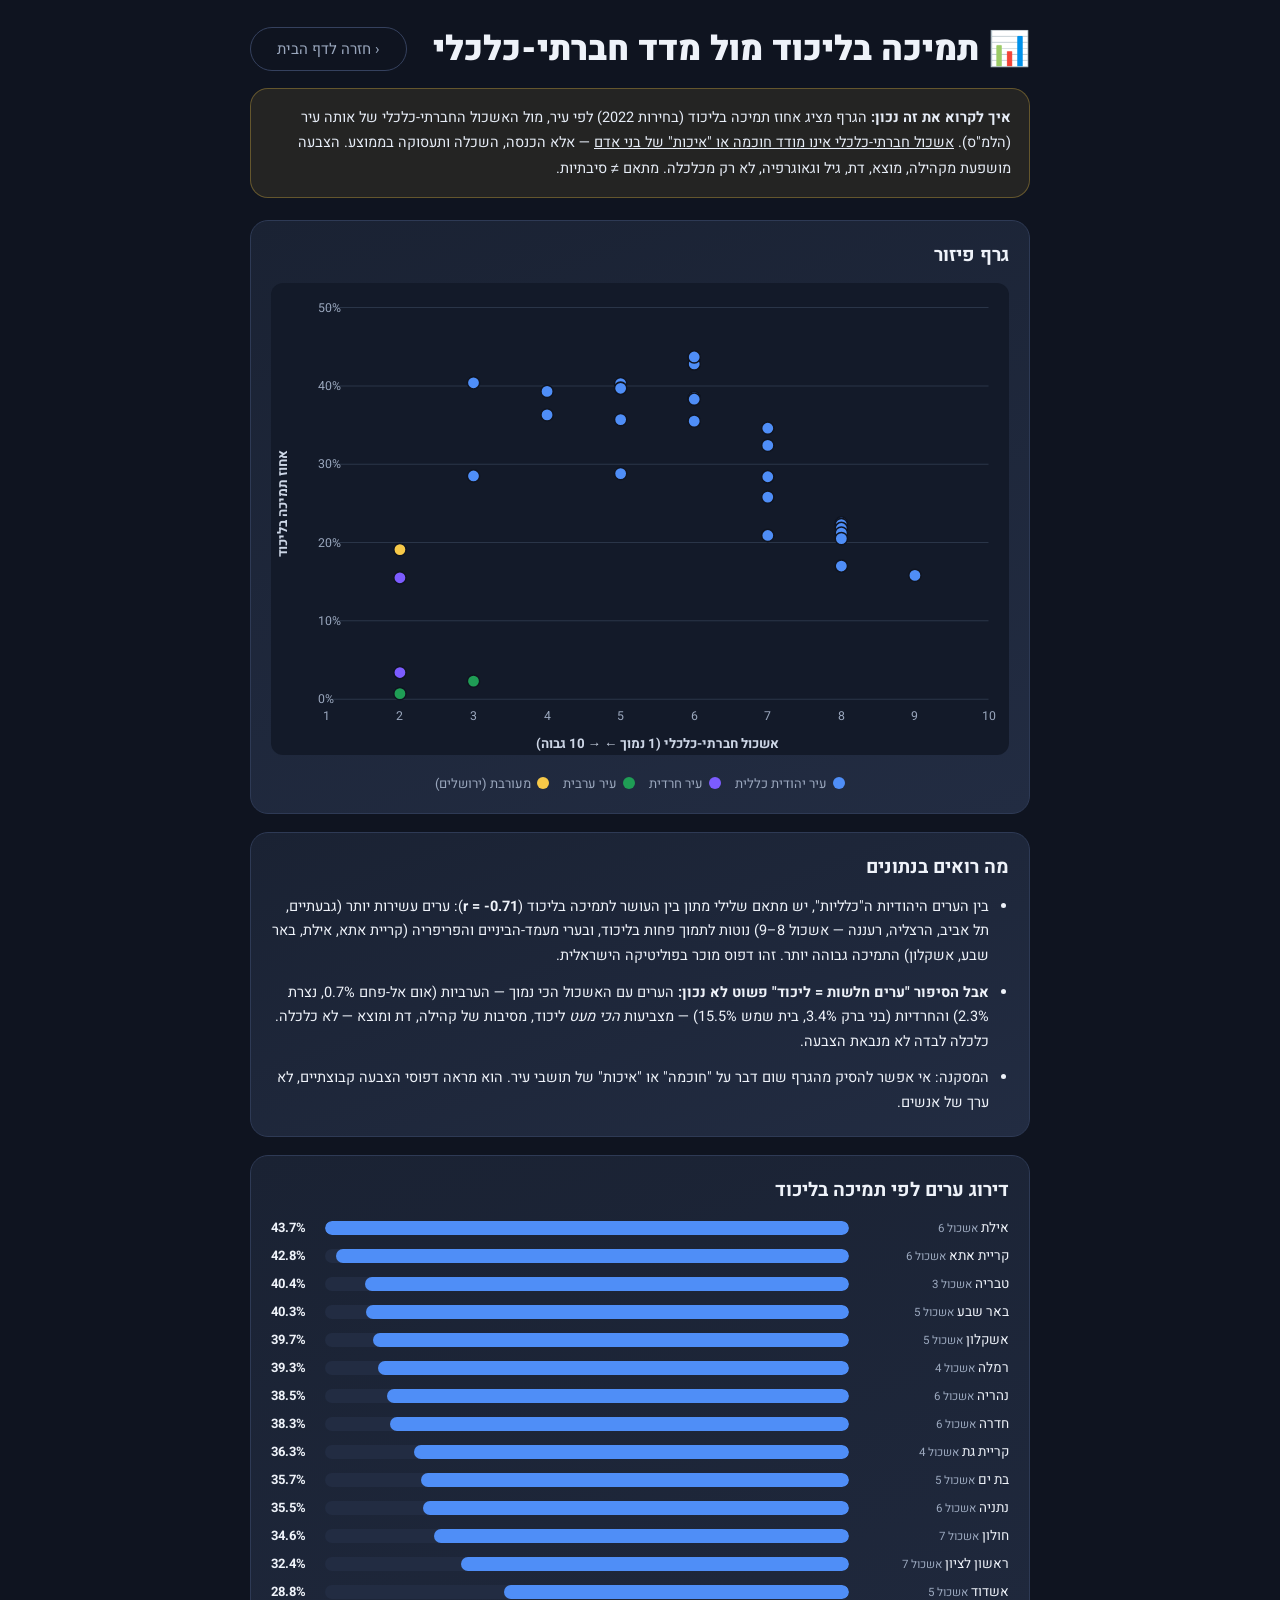
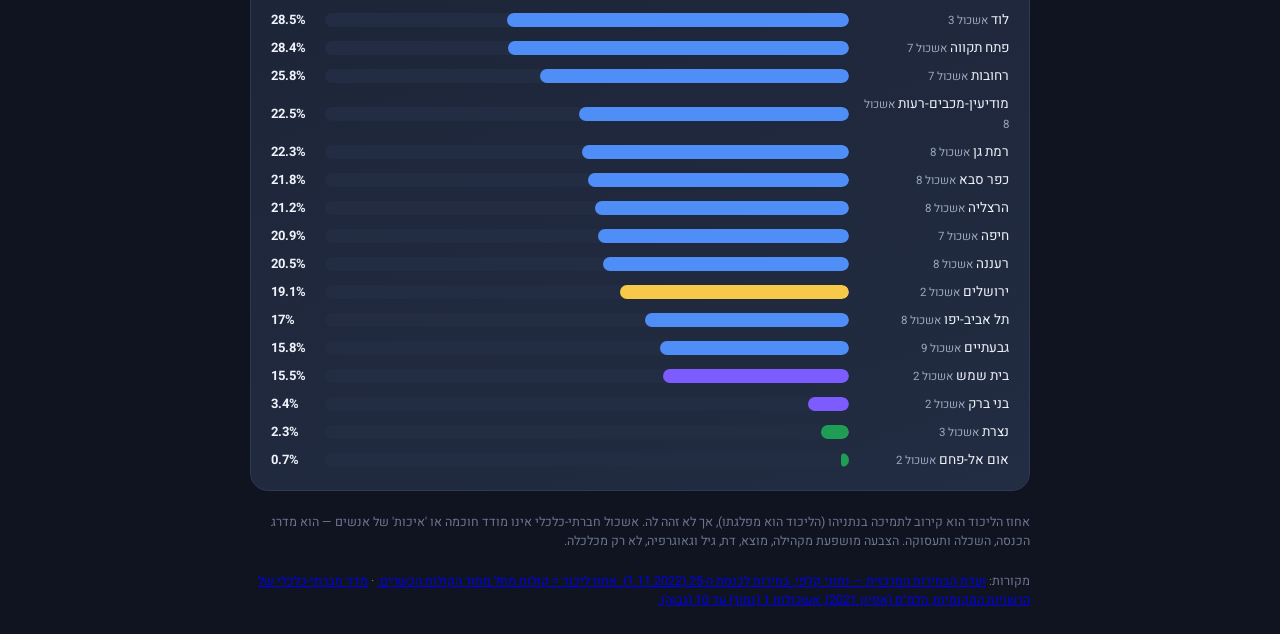
==== stats.html @ 779d7d5a "Add city stats page: Likud vote share vs socioeconomic cluster (2022 / CBS 2021) - 30 cities, real s" ====
<!DOCTYPE html>
<html lang="he" dir="rtl">
<head>
<meta charset="UTF-8">
<meta name="viewport" content="width=device-width, initial-scale=1.0">
<title>נתונים — תמיכה בליכוד מול מדד חברתי-כלכלי</title>
<link rel="stylesheet" href="css/style.css?v=4">
<link rel="preconnect" href="https://fonts.googleapis.com">
<link href="https://fonts.googleapis.com/css2?family=Heebo:wght@300;400;600;800;900&display=swap" rel="stylesheet">
</head>
<body>
<section class="screen active">
  <div class="stats-inner">
    <div class="allq-head">
      <h1>📊 תמיכה בליכוד מול מדד חברתי-כלכלי</h1>
      <button id="statsBackBtn" class="btn-ghost">‹ חזרה לדף הבית</button>
    </div>

    <div class="stats-warn">
      <strong>איך לקרוא את זה נכון:</strong> הגרף מציג אחוז תמיכה בליכוד (בחירות 2022) לפי עיר,
      מול האשכול החברתי-כלכלי של אותה עיר (הלמ"ס). <u>אשכול חברתי-כלכלי אינו מודד חוכמה או "איכות" של בני אדם</u> —
      אלא הכנסה, השכלה ותעסוקה בממוצע. הצבעה מושפעת מקהילה, מוצא, דת, גיל וגאוגרפיה, לא רק מכלכלה. מתאם ≠ סיבתיות.
    </div>

    <div class="stats-card">
      <h2>גרף פיזור</h2>
      <div id="scatter"></div>
      <div id="legend" class="legend"></div>
    </div>

    <div class="stats-card">
      <h2>מה רואים בנתונים</h2>
      <ul class="stats-points">
        <li>בין הערים היהודיות ה"כלליות", יש מתאם שלילי מתון בין העושר לתמיכה בליכוד
          (<strong>r = <span id="rval">–</span></strong>): ערים עשירות יותר (גבעתיים, תל אביב, הרצליה, רעננה — אשכול 8–9) נוטות לתמוך פחות בליכוד,
          ובערי מעמד-הביניים והפריפריה (קריית אתא, אילת, באר שבע, אשקלון) התמיכה גבוהה יותר. זהו דפוס מוכר בפוליטיקה הישראלית.</li>
        <li><strong>אבל הסיפור "ערים חלשות = ליכוד" פשוט לא נכון:</strong> הערים עם האשכול הכי נמוך —
          הערביות (אום אל-פחם 0.7%, נצרת 2.3%) והחרדיות (בני ברק 3.4%, בית שמש 15.5%) — מצביעות <em>הכי מעט</em> ליכוד,
          מסיבות של קהילה, דת ומוצא — לא כלכלה. כלכלה לבדה לא מנבאת הצבעה.</li>
        <li>המסקנה: אי אפשר להסיק מהגרף שום דבר על "חוכמה" או "איכות" של תושבי עיר. הוא מראה דפוסי הצבעה קבוצתיים, לא ערך של אנשים.</li>
      </ul>
    </div>

    <div class="stats-card">
      <h2>דירוג ערים לפי תמיכה בליכוד</h2>
      <div id="bars" class="bars"></div>
    </div>

    <p id="meta-note" class="disclaimer"></p>
    <p id="sources" class="disclaimer"></p>
  </div>
</section>
<script src="js/stats.js?v=4"></script>
</body>
</html>
---- css/style.css ----
/* ===== Israel Vote Quiz 2026 ===== */
* { margin: 0; padding: 0; box-sizing: border-box; }

:root {
  --bg: #0f1420;
  --card: #1a2233;
  --card2: #222c42;
  --text: #eef2f9;
  --muted: #9aa7bd;
  --accent: #4f8ef7;
  --accent2: #7c5cff;
  --gold: #f7c948;
  --radius: 18px;
}

body {
  font-family: 'Heebo', sans-serif;
  background: var(--bg);
  color: var(--text);
  min-height: 100vh;
  direction: rtl;
}

.screen { display: none; min-height: 100vh; padding: 24px 16px; }
.screen.active { display: flex; justify-content: center; align-items: flex-start; }

/* ===== Landing ===== */
#landing.active { align-items: center; }
.landing-inner {
  max-width: 640px; text-align: center;
  background: linear-gradient(160deg, var(--card), var(--card2));
  border: 1px solid #2e3a55; border-radius: var(--radius);
  padding: 48px 32px;
  box-shadow: 0 20px 60px rgba(0,0,0,.45);
}
.ballot-icon { font-size: 64px; margin-bottom: 12px; }
h1 { font-weight: 900; font-size: clamp(28px, 5vw, 42px); margin-bottom: 14px; }
.subtitle { color: var(--muted); font-size: 17px; line-height: 1.6; margin-bottom: 22px; }
.landing-points { list-style: none; text-align: right; margin: 0 auto 28px; max-width: 460px; }
.landing-points li { padding: 7px 0; font-size: 15.5px; }

.btn-primary {
  background: linear-gradient(90deg, var(--accent), var(--accent2));
  color: #fff; border: none; border-radius: 999px;
  font-family: inherit; font-weight: 800; font-size: 18px;
  padding: 14px 44px; cursor: pointer;
  transition: transform .15s, box-shadow .15s;
  box-shadow: 0 8px 24px rgba(79,142,247,.35);
}
.btn-primary:hover:not(:disabled) { transform: translateY(-2px); }
.btn-primary:disabled { opacity: .35; cursor: not-allowed; box-shadow: none; }

.btn-ghost {
  background: transparent; color: var(--muted);
  border: 1px solid #35415e; border-radius: 999px;
  font-family: inherit; font-size: 15px; padding: 10px 26px; cursor: pointer;
}
.btn-ghost:hover { color: var(--text); border-color: var(--accent); }

.disclaimer { color: #6b7690; font-size: 12.5px; margin-top: 22px; line-height: 1.5; }

/* ===== Quiz ===== */
.quiz-inner { width: 100%; max-width: 700px; }
.progress-wrap { display: flex; align-items: center; gap: 12px; margin-bottom: 18px; }
.progress-bar { flex: 1; height: 10px; background: var(--card); border-radius: 999px; overflow: hidden; }
#progressFill { height: 100%; width: 0; background: linear-gradient(90deg, var(--accent), var(--accent2)); transition: width .3s; }
#progressText { color: var(--muted); font-size: 14px; white-space: nowrap; }

.question-card {
  background: linear-gradient(160deg, var(--card), var(--card2));
  border: 1px solid #2e3a55; border-radius: var(--radius);
  padding: 30px 26px;
}
.topic-tag {
  display: inline-block; background: rgba(79,142,247,.15); color: var(--accent);
  font-size: 13px; font-weight: 600; border-radius: 999px; padding: 4px 14px; margin-bottom: 14px;
}
#questionText { font-size: clamp(19px, 3vw, 24px); font-weight: 800; line-height: 1.5; margin-bottom: 14px; }

.explain-box {
  background: rgba(247,201,72,.08); border: 1px solid rgba(247,201,72,.25);
  border-radius: 12px; padding: 10px 14px; margin-bottom: 20px;
  color: #d8dfec; font-size: 14.5px; line-height: 1.6;
}

.bg-wrap { margin: -6px 0 20px; }
.bg-toggle {
  background: transparent; color: var(--accent);
  border: none; font-family: inherit; font-size: 14px; font-weight: 600;
  padding: 4px 0; cursor: pointer;
}
.bg-toggle:hover { text-decoration: underline; }
.bg-text {
  display: none; margin-top: 8px;
  background: rgba(79,142,247,.07); border: 1px solid rgba(79,142,247,.2);
  border-radius: 12px; padding: 12px 15px;
  color: #cdd6e6; font-size: 14.5px; line-height: 1.75; text-align: right;
}

.skip-btn {
  display: block; width: 100%; margin: -12px 0 22px;
  background: transparent; color: var(--muted);
  border: 1px dashed #35415e; border-radius: 12px;
  font-family: inherit; font-size: 14px; padding: 10px 14px; cursor: pointer;
  transition: color .15s, border-color .15s;
}
.skip-btn:hover { color: var(--text); border-color: var(--muted); }
.skip-btn.selected { color: var(--gold); border-color: var(--gold); background: rgba(247,201,72,.08); }

.secondary-actions { margin-top: 14px; display: flex; flex-direction: column; gap: 10px; align-items: center; }

/* ===== Stats page ===== */
.stats-inner { width: 100%; max-width: 780px; }
.stats-warn {
  background: rgba(247,201,72,.09); border: 1px solid rgba(247,201,72,.3);
  border-radius: var(--radius); padding: 16px 18px; margin: 14px 0 22px;
  font-size: 14.5px; line-height: 1.75; color: #e6ecf6;
}
.stats-card {
  background: linear-gradient(160deg, var(--card), var(--card2));
  border: 1px solid #2e3a55; border-radius: var(--radius);
  padding: 20px 20px; margin-bottom: 18px;
}
.stats-card h2 { font-size: 19px; margin-bottom: 14px; }
.scatter { width: 100%; height: auto; background: #131a29; border-radius: 12px; }
.legend { display: flex; flex-wrap: wrap; gap: 14px; margin-top: 12px; justify-content: center; }
.legend .lg { display: flex; align-items: center; gap: 6px; font-size: 13px; color: var(--muted); }
.legend .dot { width: 12px; height: 12px; border-radius: 50%; display: inline-block; }
.stats-points { margin: 0; padding-inline-start: 20px; display: flex; flex-direction: column; gap: 12px; font-size: 14.5px; line-height: 1.7; }
.bars { display: flex; flex-direction: column; gap: 8px; }
.bar-row { display: grid; grid-template-columns: 150px 1fr 44px; align-items: center; gap: 10px; }
.bar-city { font-size: 13.5px; }
.bar-cl { color: var(--muted); font-size: 11.5px; }
.bar-track { height: 14px; background: var(--card2); border-radius: 999px; overflow: hidden; }
.bar-fill { display: block; height: 100%; border-radius: 999px; }
.bar-val { font-size: 13px; font-weight: 700; text-align: left; }
@media (max-width: 520px) { .bar-row { grid-template-columns: 110px 1fr 40px; } .bar-city { font-size: 12px; } }

/* ===== All questions overview ===== */
.allq-inner { width: 100%; max-width: 760px; }
.allq-head { display: flex; align-items: center; justify-content: space-between; gap: 12px; flex-wrap: wrap; margin-bottom: 6px; }
.allq-head h1 { margin: 0; font-size: clamp(24px, 4vw, 34px); }
.allq-list { display: flex; flex-direction: column; gap: 14px; margin: 20px 0 26px; }
.allq-item {
  background: linear-gradient(160deg, var(--card), var(--card2));
  border: 1px solid #2e3a55; border-radius: var(--radius);
  padding: 20px 20px;
}
.allq-top { display: flex; align-items: center; gap: 10px; margin-bottom: 10px; }
.allq-num {
  width: 28px; height: 28px; flex: none; border-radius: 50%;
  background: var(--accent); color: #fff; font-weight: 800; font-size: 14px;
  display: flex; align-items: center; justify-content: center;
}
.allq-q { font-size: 18px; font-weight: 800; line-height: 1.5; margin-bottom: 10px; }
.allq-explain {
  background: rgba(247,201,72,.08); border: 1px solid rgba(247,201,72,.25);
  border-radius: 10px; padding: 8px 12px; margin-bottom: 10px;
  color: #d8dfec; font-size: 14px; line-height: 1.6;
}
.allq-choices { list-style: none; margin: 0 0 10px; padding: 0; display: flex; flex-direction: column; gap: 5px; }
.allq-choices li { background: var(--card2); border: 1px solid #2e3a55; border-radius: 9px; padding: 7px 12px; font-size: 14px; }
.allq-scale { color: var(--muted); font-size: 13px; margin-bottom: 10px; }
.allq-bg {
  background: rgba(79,142,247,.07); border: 1px solid rgba(79,142,247,.2);
  border-radius: 10px; padding: 10px 13px;
  color: #cdd6e6; font-size: 13.5px; line-height: 1.7;
}

/* ===== Candidates grid (landing) ===== */
.cand-section { margin-top: 34px; border-top: 1px solid #2e3a55; padding-top: 26px; }
.cand-title { font-size: 21px; font-weight: 800; margin-bottom: 6px; }
.cand-sub { color: var(--muted); font-size: 14px; line-height: 1.6; margin-bottom: 18px; }
.cand-grid { display: grid; grid-template-columns: repeat(auto-fill, minmax(130px, 1fr)); gap: 10px; }
.cand-card {
  display: flex; flex-direction: column; align-items: center; gap: 6px;
  background: var(--card2); border: 1px solid #2e3a55; border-radius: 14px;
  padding: 14px 8px; text-decoration: none; color: var(--text);
  transition: transform .15s, border-color .15s;
}
.cand-card:hover { transform: translateY(-3px); border-color: var(--accent); }
.cand-card .avatar {
  width: 44px; height: 44px; border-radius: 50%;
  display: flex; align-items: center; justify-content: center;
  font-weight: 800; font-size: 15px; color: #fff;
}
.cand-name { font-weight: 700; font-size: 14px; }
.cand-party { color: var(--muted); font-size: 12px; }

.answers { display: flex; flex-direction: column; gap: 10px; margin-bottom: 24px; }
.answers button {
  background: var(--bg); color: var(--text);
  border: 1.5px solid #2e3a55; border-radius: 12px;
  font-family: inherit; font-size: 15.5px; text-align: right;
  padding: 13px 18px; cursor: pointer; transition: all .12s;
}
.answers button:hover { border-color: var(--accent); }
.answers button.selected {
  border-color: var(--accent); background: rgba(79,142,247,.12);
  font-weight: 700;
}

/* scale answers get subtle color hinting */
.answers.scale button { text-align: center; }

.importance-wrap { border-top: 1px solid #2e3a55; padding-top: 18px; margin-bottom: 22px; }
.importance-label { color: var(--muted); font-size: 14px; display: block; margin-bottom: 10px; }
.importance-btns { display: flex; gap: 8px; }
.importance-btns button {
  flex: 1; background: var(--bg); color: var(--muted);
  border: 1.5px solid #2e3a55; border-radius: 999px;
  font-family: inherit; font-size: 14px; padding: 8px 0; cursor: pointer;
}
.importance-btns button.selected { color: var(--gold); border-color: var(--gold); font-weight: 700; }

.nav-btns { display: flex; justify-content: space-between; }

/* ===== Results ===== */
.results-inner { width: 100%; max-width: 760px; text-align: center; }
.results-sub { color: var(--muted); margin: 8px 0 26px; }

#winnerCard {
  background: linear-gradient(140deg, #2b2410, #1a2233);
  border: 1.5px solid var(--gold); border-radius: var(--radius);
  padding: 28px; margin-bottom: 26px;
}
#winnerCard .crown { font-size: 40px; }
#winnerCard h2 { font-size: 30px; font-weight: 900; margin: 6px 0 2px; }
#winnerCard .party { color: var(--gold); font-weight: 600; margin-bottom: 8px; }
#winnerCard .pct { font-size: 46px; font-weight: 900; color: var(--gold); }

.ranking { display: flex; flex-direction: column; gap: 12px; margin-bottom: 28px; }
.rank-row {
  display: grid; grid-template-columns: 44px 52px 1fr auto; gap: 12px; align-items: center;
  background: var(--card); border: 1px solid #2e3a55; border-radius: 14px;
  padding: 14px 16px; text-decoration: none; color: var(--text);
  transition: border-color .15s, transform .15s;
}
.rank-row:hover { border-color: var(--accent); transform: translateY(-1px); }
.rank-num { color: var(--muted); font-weight: 800; font-size: 18px; }
.avatar {
  width: 52px; height: 52px; border-radius: 50%;
  display: flex; align-items: center; justify-content: center;
  font-weight: 900; font-size: 17px; color: #fff;
}
.rank-info { text-align: right; }
.rank-info .name { font-weight: 800; font-size: 17px; }
.rank-info .party { color: var(--muted); font-size: 13.5px; }
.rank-bar-wrap { grid-column: 1 / -1; height: 8px; background: var(--bg); border-radius: 999px; overflow: hidden; }
.rank-bar { height: 100%; border-radius: 999px; transition: width .8s ease; }
.rank-pct { font-weight: 900; font-size: 20px; }
.rank-link { color: var(--accent); font-size: 12.5px; }

/* ===== Agenda pages ===== */
.agenda-body { max-width: 760px; margin: 0 auto; padding: 28px 18px 60px; }
.agenda-header {
  display: flex; align-items: center; gap: 18px;
  background: linear-gradient(160deg, var(--card), var(--card2));
  border: 1px solid #2e3a55; border-radius: var(--radius);
  padding: 26px; margin-bottom: 22px;
}
.agenda-header .avatar { width: 72px; height: 72px; font-size: 24px; flex-shrink: 0; }
.agenda-header h1 { font-size: 28px; margin-bottom: 2px; }
.agenda-header .party { color: var(--accent); font-weight: 700; }
.agenda-bio { color: var(--muted); line-height: 1.7; margin-bottom: 26px; font-size: 15.5px; }
.agenda-section { margin-bottom: 16px; background: var(--card); border: 1px solid #2e3a55; border-radius: 14px; padding: 18px 20px; }
.agenda-section h3 { font-size: 16.5px; margin-bottom: 6px; }
.agenda-section .stance { font-size: 15px; line-height: 1.6; margin-bottom: 8px; }
.agenda-section .evidence { color: var(--muted); font-size: 13px; line-height: 1.55; border-right: 3px solid var(--accent); padding-right: 10px; }
.agenda-section .evidence a { color: var(--accent); word-break: break-all; }
.conf { font-size: 11.5px; border-radius: 999px; padding: 2px 10px; margin-right: 8px; vertical-align: middle; }
.conf.high { background: rgba(61,220,132,.15); color: #3ddc84; }
.conf.medium { background: rgba(247,201,72,.15); color: var(--gold); }
.conf.low { background: rgba(255,107,107,.15); color: #ff6b6b; }
.back-link { display: inline-block; margin-bottom: 18px; color: var(--accent); text-decoration: none; font-size: 14.5px; }

@media (max-width: 560px) {
  .rank-row { grid-template-columns: 30px 44px 1fr auto; padding: 12px; }
  .avatar { width: 44px; height: 44px; font-size: 14px; }
}
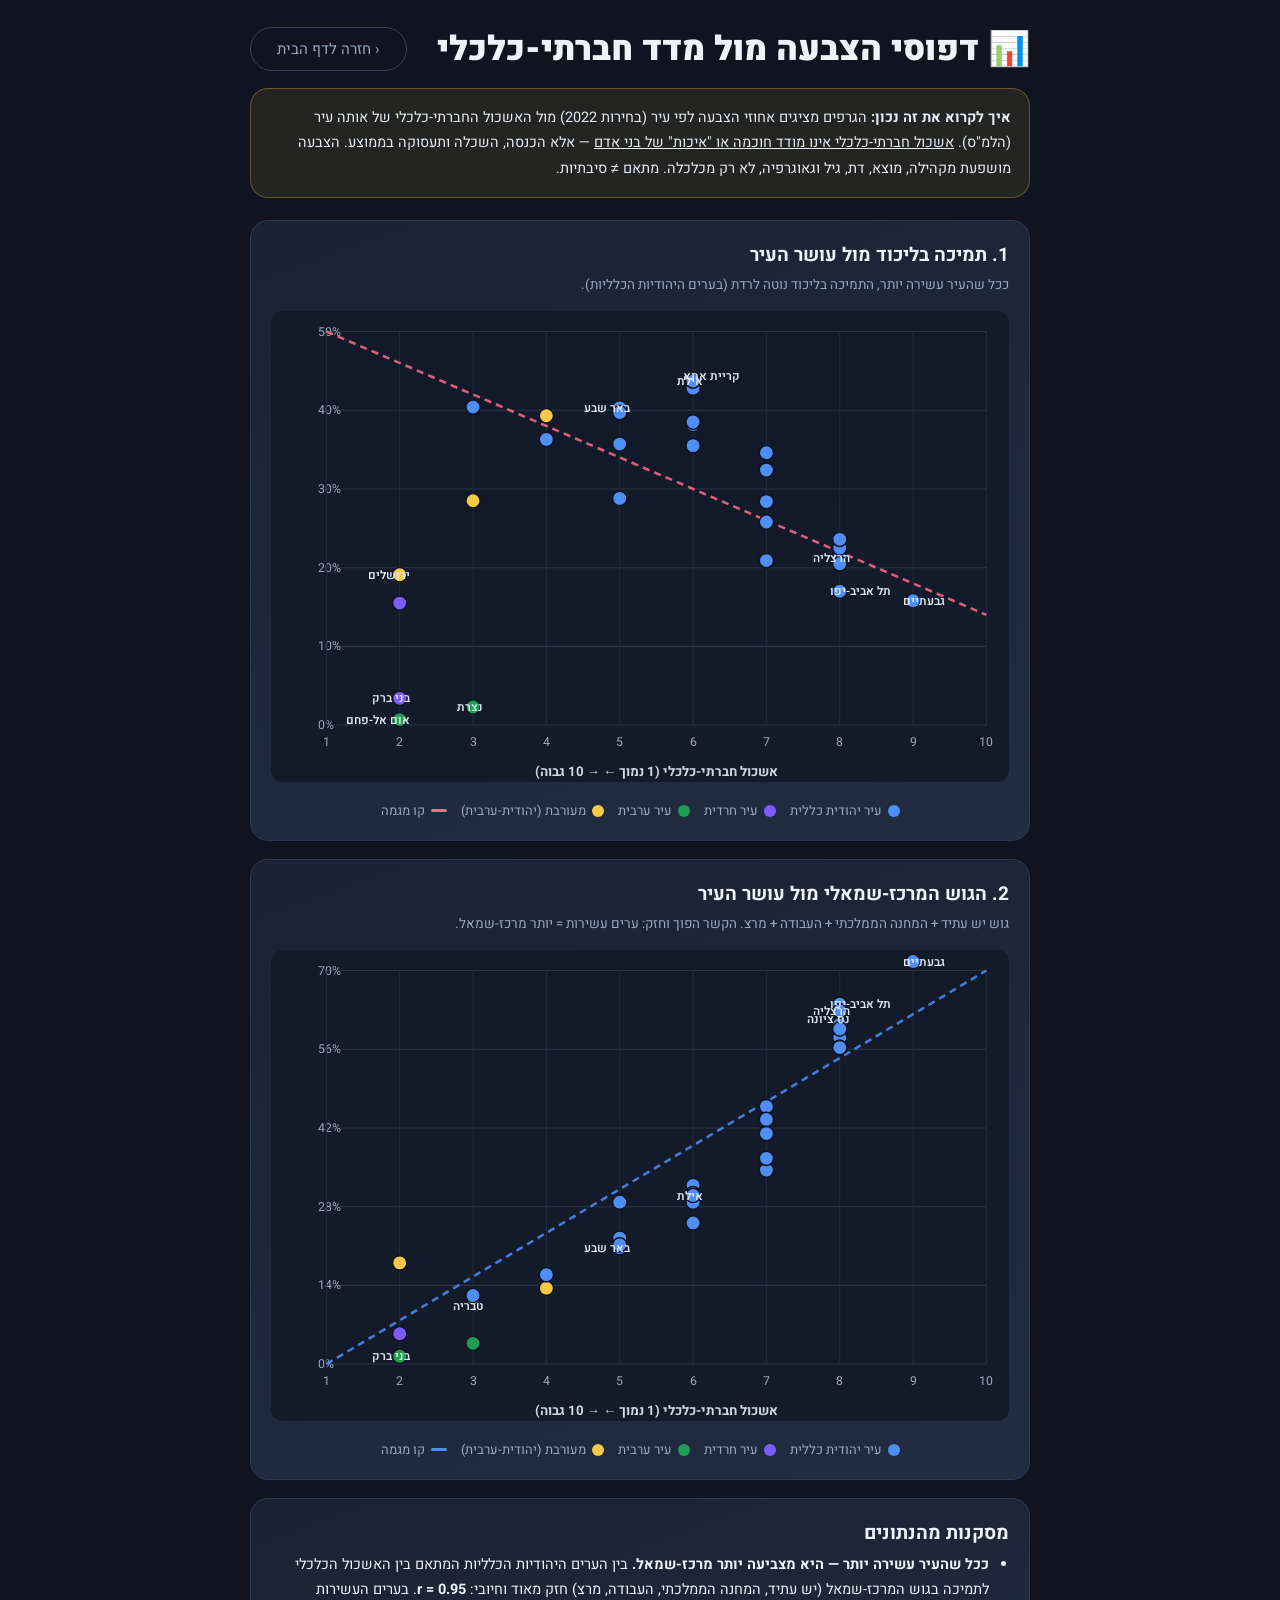
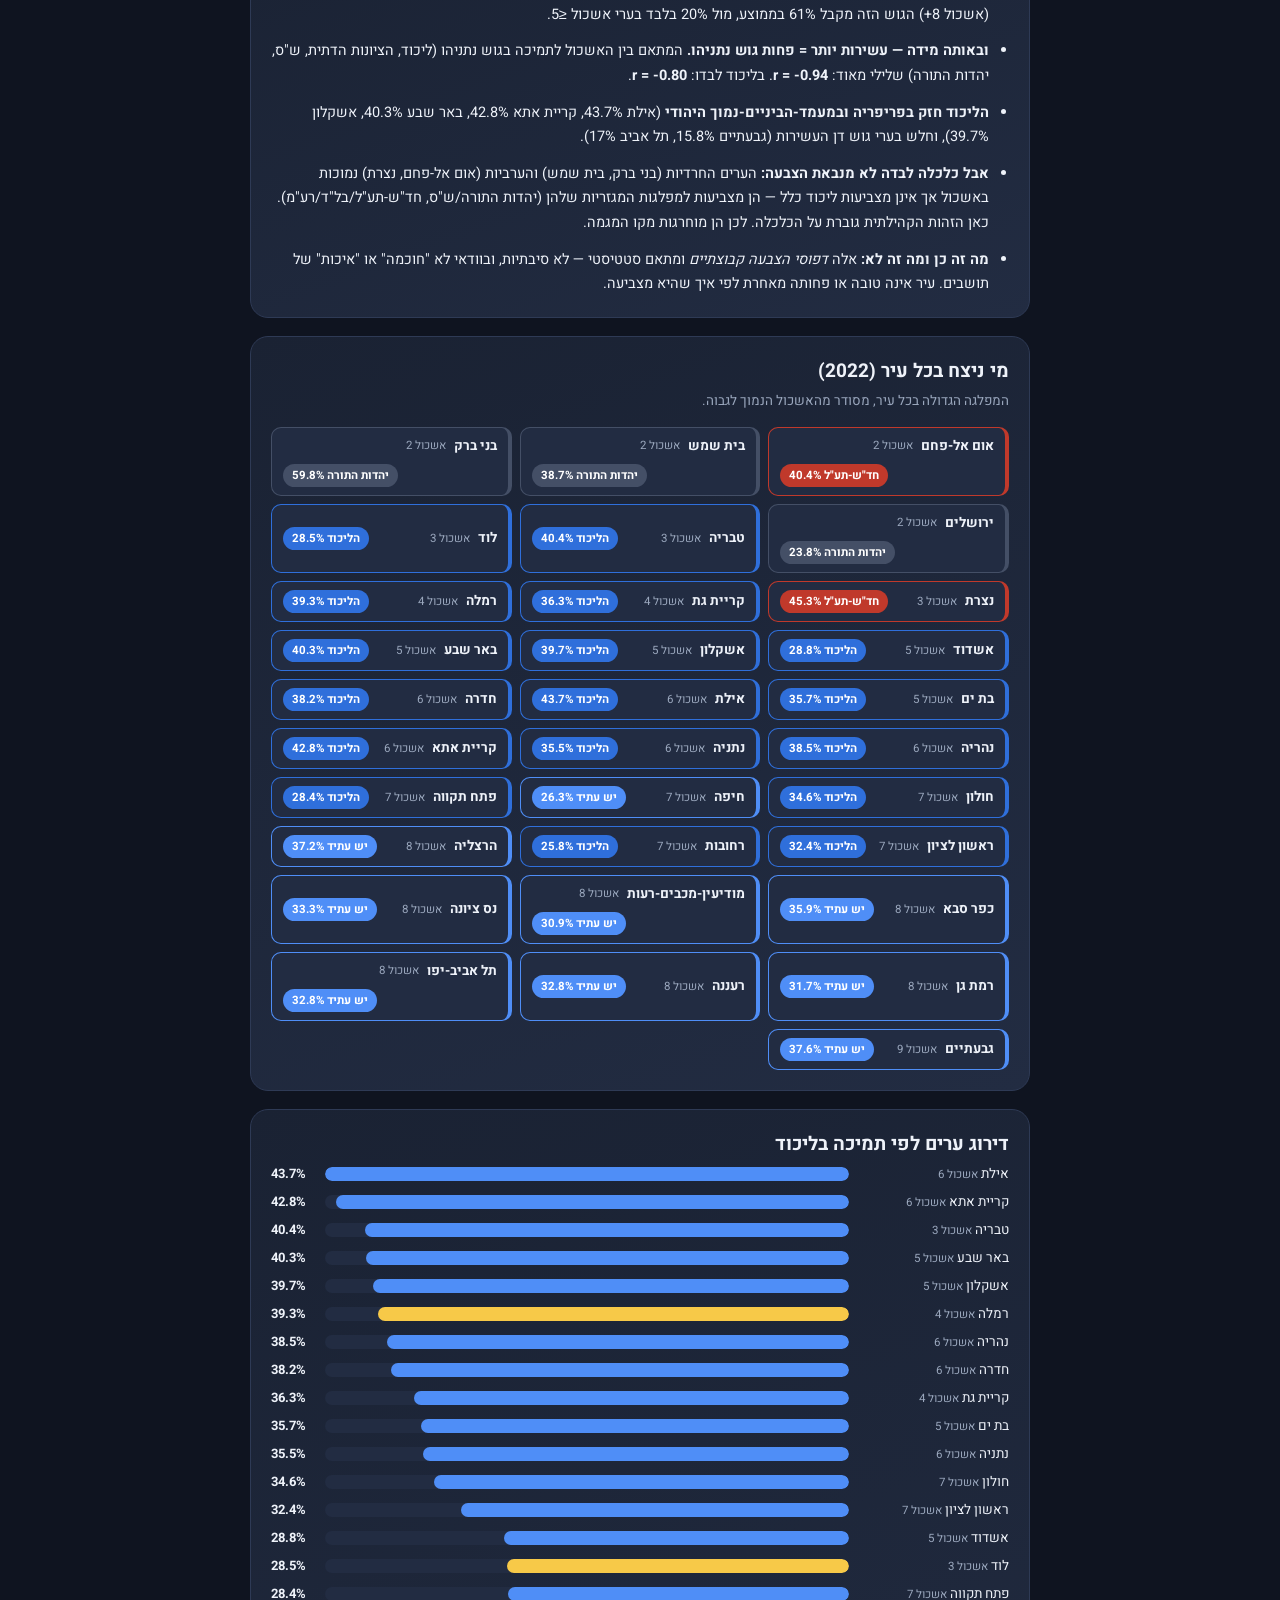
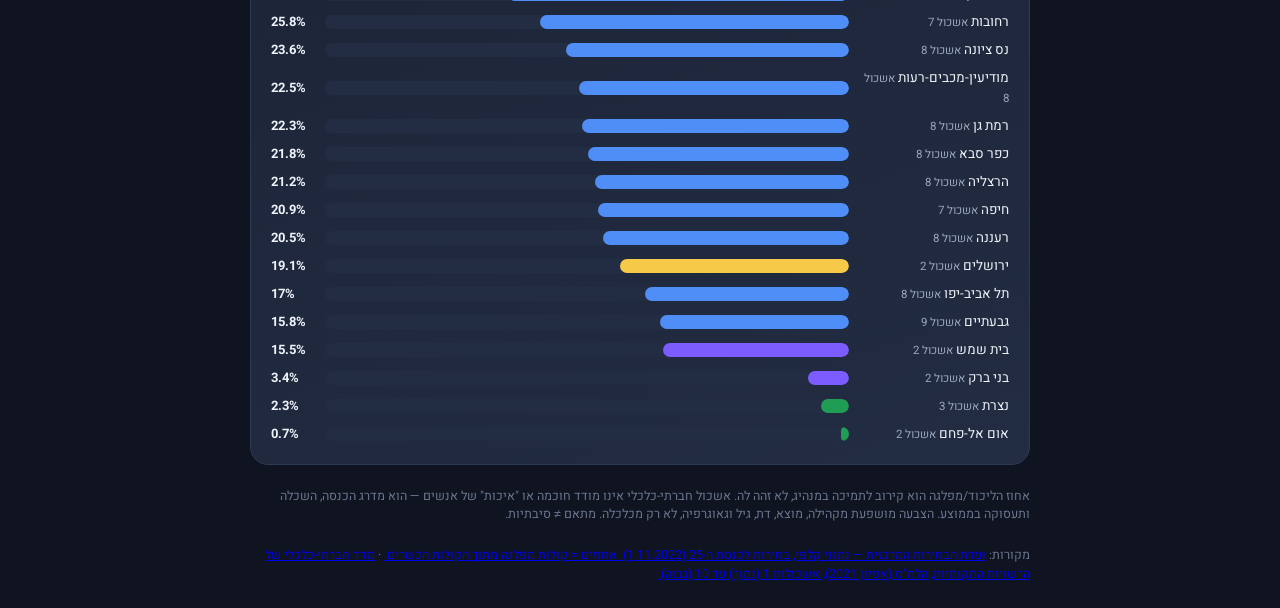
==== commit aed8a3f5: "Expand stats page: all-party data, richer→center-left correlation, winner per city - rebuild city-st" ====
--- a/stats.html
+++ b/stats.html
@@ -3,8 +3,8 @@
 <head>
 <meta charset="UTF-8">
 <meta name="viewport" content="width=device-width, initial-scale=1.0">
-<title>נתונים — תמיכה בליכוד מול מדד חברתי-כלכלי</title>
-<link rel="stylesheet" href="css/style.css?v=4">
+<title>נתונים — דפוסי הצבעה מול מדד חברתי-כלכלי</title>
+<link rel="stylesheet" href="css/style.css?v=5">
 <link rel="preconnect" href="https://fonts.googleapis.com">
 <link href="https://fonts.googleapis.com/css2?family=Heebo:wght@300;400;600;800;900&display=swap" rel="stylesheet">
 </head>
@@ -12,33 +12,39 @@
 <section class="screen active">
   <div class="stats-inner">
     <div class="allq-head">
-      <h1>📊 תמיכה בליכוד מול מדד חברתי-כלכלי</h1>
+      <h1>📊 דפוסי הצבעה מול מדד חברתי-כלכלי</h1>
       <button id="statsBackBtn" class="btn-ghost">‹ חזרה לדף הבית</button>
     </div>
 
     <div class="stats-warn">
-      <strong>איך לקרוא את זה נכון:</strong> הגרף מציג אחוז תמיכה בליכוד (בחירות 2022) לפי עיר,
-      מול האשכול החברתי-כלכלי של אותה עיר (הלמ"ס). <u>אשכול חברתי-כלכלי אינו מודד חוכמה או "איכות" של בני אדם</u> —
-      אלא הכנסה, השכלה ותעסוקה בממוצע. הצבעה מושפעת מקהילה, מוצא, דת, גיל וגאוגרפיה, לא רק מכלכלה. מתאם ≠ סיבתיות.
+      <strong>איך לקרוא את זה נכון:</strong> הגרפים מציגים אחוזי הצבעה לפי עיר (בחירות 2022) מול האשכול החברתי-כלכלי של אותה עיר (הלמ"ס).
+      <u>אשכול חברתי-כלכלי אינו מודד חוכמה או "איכות" של בני אדם</u> — אלא הכנסה, השכלה ותעסוקה בממוצע.
+      הצבעה מושפעת מקהילה, מוצא, דת, גיל וגאוגרפיה, לא רק מכלכלה. מתאם ≠ סיבתיות.
     </div>
 
     <div class="stats-card">
-      <h2>גרף פיזור</h2>
-      <div id="scatter"></div>
-      <div id="legend" class="legend"></div>
+      <h2>1. תמיכה בליכוד מול עושר העיר</h2>
+      <p class="card-sub">ככל שהעיר עשירה יותר, התמיכה בליכוד נוטה לרדת (בערים היהודיות הכלליות).</p>
+      <div id="scatterLikud"></div>
+      <div id="legendLikud" class="legend"></div>
     </div>
 
     <div class="stats-card">
-      <h2>מה רואים בנתונים</h2>
-      <ul class="stats-points">
-        <li>בין הערים היהודיות ה"כלליות", יש מתאם שלילי מתון בין העושר לתמיכה בליכוד
-          (<strong>r = <span id="rval">–</span></strong>): ערים עשירות יותר (גבעתיים, תל אביב, הרצליה, רעננה — אשכול 8–9) נוטות לתמוך פחות בליכוד,
-          ובערי מעמד-הביניים והפריפריה (קריית אתא, אילת, באר שבע, אשקלון) התמיכה גבוהה יותר. זהו דפוס מוכר בפוליטיקה הישראלית.</li>
-        <li><strong>אבל הסיפור "ערים חלשות = ליכוד" פשוט לא נכון:</strong> הערים עם האשכול הכי נמוך —
-          הערביות (אום אל-פחם 0.7%, נצרת 2.3%) והחרדיות (בני ברק 3.4%, בית שמש 15.5%) — מצביעות <em>הכי מעט</em> ליכוד,
-          מסיבות של קהילה, דת ומוצא — לא כלכלה. כלכלה לבדה לא מנבאת הצבעה.</li>
-        <li>המסקנה: אי אפשר להסיק מהגרף שום דבר על "חוכמה" או "איכות" של תושבי עיר. הוא מראה דפוסי הצבעה קבוצתיים, לא ערך של אנשים.</li>
-      </ul>
+      <h2>2. הגוש המרכז-שמאלי מול עושר העיר</h2>
+      <p class="card-sub">גוש יש עתיד + המחנה הממלכתי + העבודה + מרצ. הקשר הפוך וחזק: ערים עשירות = יותר מרכז-שמאל.</p>
+      <div id="scatterLeft"></div>
+      <div id="legendLeft" class="legend"></div>
+    </div>
+
+    <div class="stats-card">
+      <h2>מסקנות מהנתונים</h2>
+      <ul id="conclusions" class="stats-points"></ul>
+    </div>
+
+    <div class="stats-card">
+      <h2>מי ניצח בכל עיר (2022)</h2>
+      <p class="card-sub">המפלגה הגדולה בכל עיר, מסודר מהאשכול הנמוך לגבוה.</p>
+      <div id="winners" class="winners"></div>
     </div>
 
     <div class="stats-card">
@@ -50,6 +56,6 @@
     <p id="sources" class="disclaimer"></p>
   </div>
 </section>
-<script src="js/stats.js?v=4"></script>
+<script src="js/stats.js?v=5"></script>
 </body>
 </html>
--- a/css/style.css
+++ b/css/style.css
@@ -121,7 +121,18 @@
   border: 1px solid #2e3a55; border-radius: var(--radius);
   padding: 20px 20px; margin-bottom: 18px;
 }
-.stats-card h2 { font-size: 19px; margin-bottom: 14px; }
+.stats-card h2 { font-size: 19px; margin-bottom: 6px; }
+.card-sub { color: var(--muted); font-size: 13.5px; line-height: 1.6; margin-bottom: 14px; }
+.legend .dash { width: 16px; height: 3px; border-radius: 2px; display: inline-block; }
+.winners { display: grid; grid-template-columns: repeat(auto-fill, minmax(200px, 1fr)); gap: 8px; }
+.win-chip {
+  display: flex; align-items: center; gap: 8px; flex-wrap: wrap;
+  background: var(--card2); border: 1px solid #2e3a55; border-right-width: 4px;
+  border-radius: 10px; padding: 8px 11px;
+}
+.win-city { font-weight: 700; font-size: 13.5px; }
+.win-cl { color: var(--muted); font-size: 11.5px; }
+.win-party { margin-inline-start: auto; color: #fff; font-size: 11.5px; font-weight: 700; border-radius: 999px; padding: 3px 9px; white-space: nowrap; }
 .scatter { width: 100%; height: auto; background: #131a29; border-radius: 12px; }
 .legend { display: flex; flex-wrap: wrap; gap: 14px; margin-top: 12px; justify-content: center; }
 .legend .lg { display: flex; align-items: center; gap: 6px; font-size: 13px; color: var(--muted); }
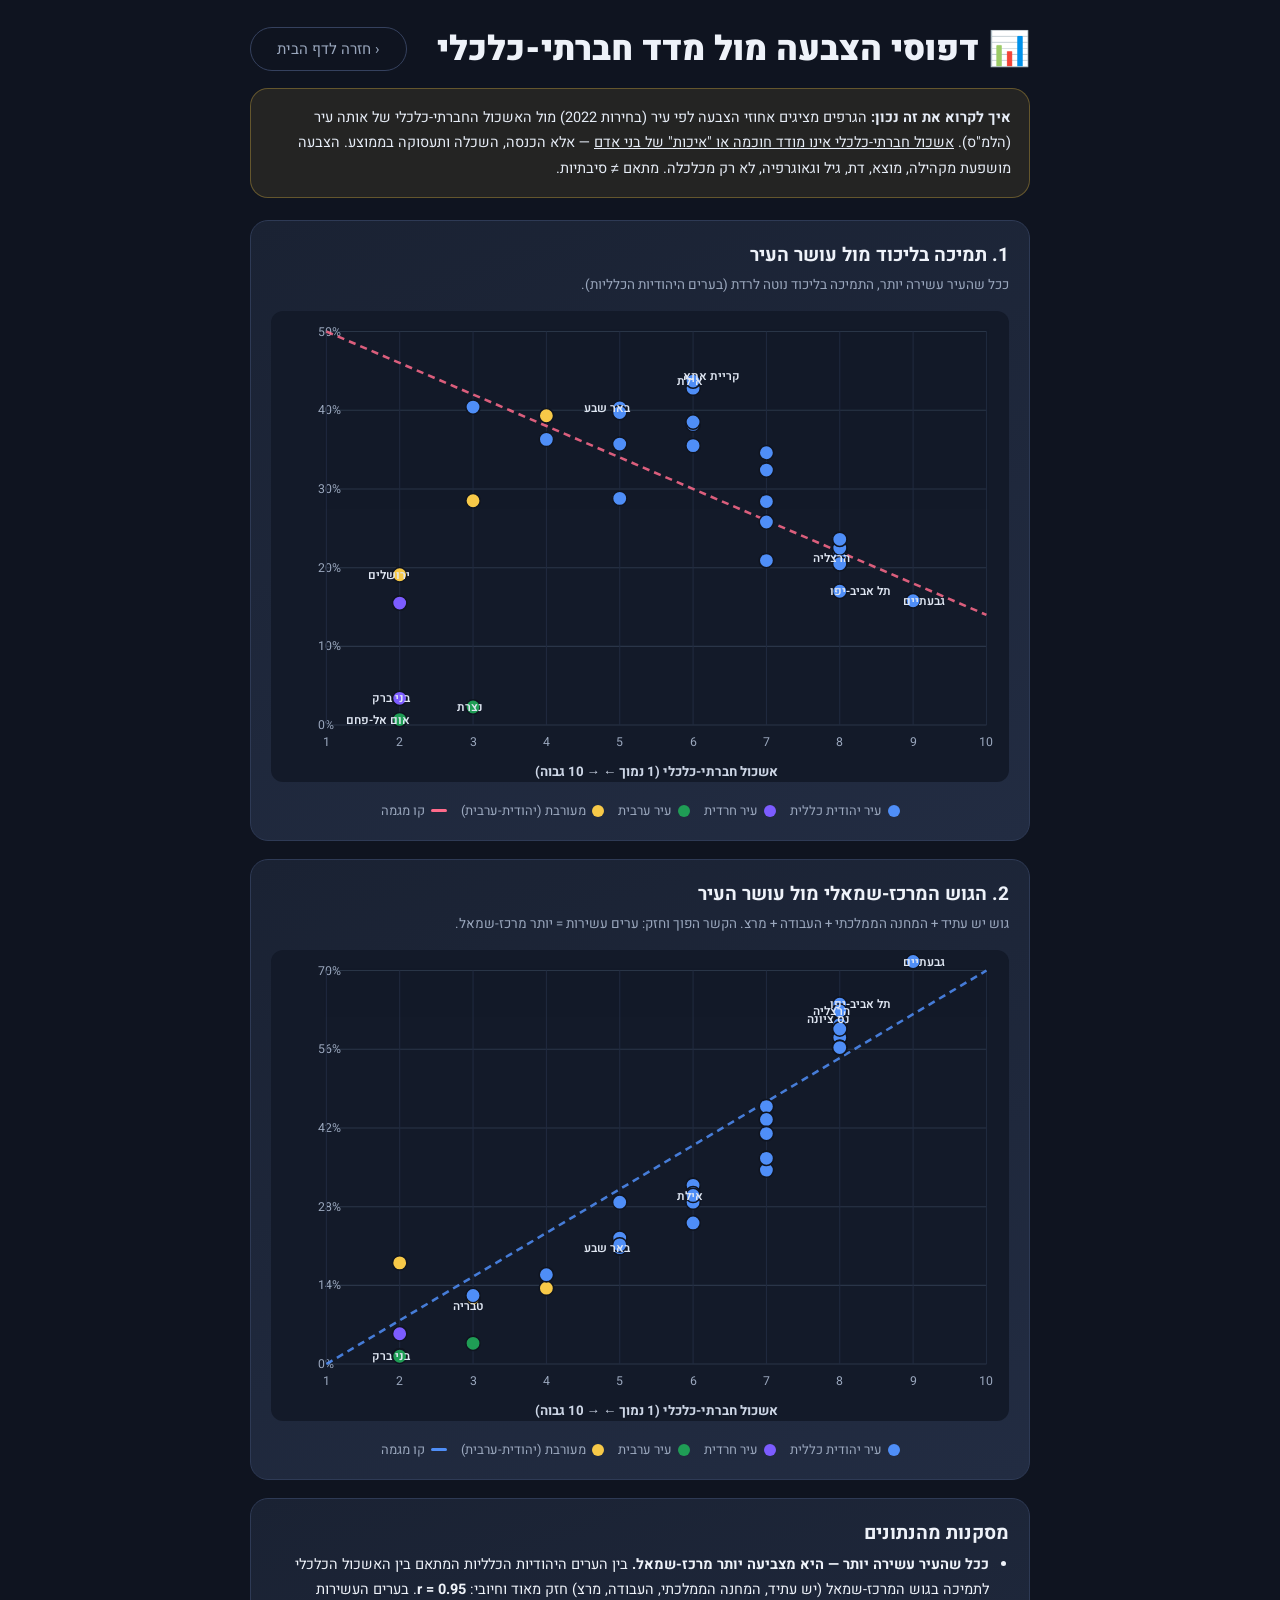
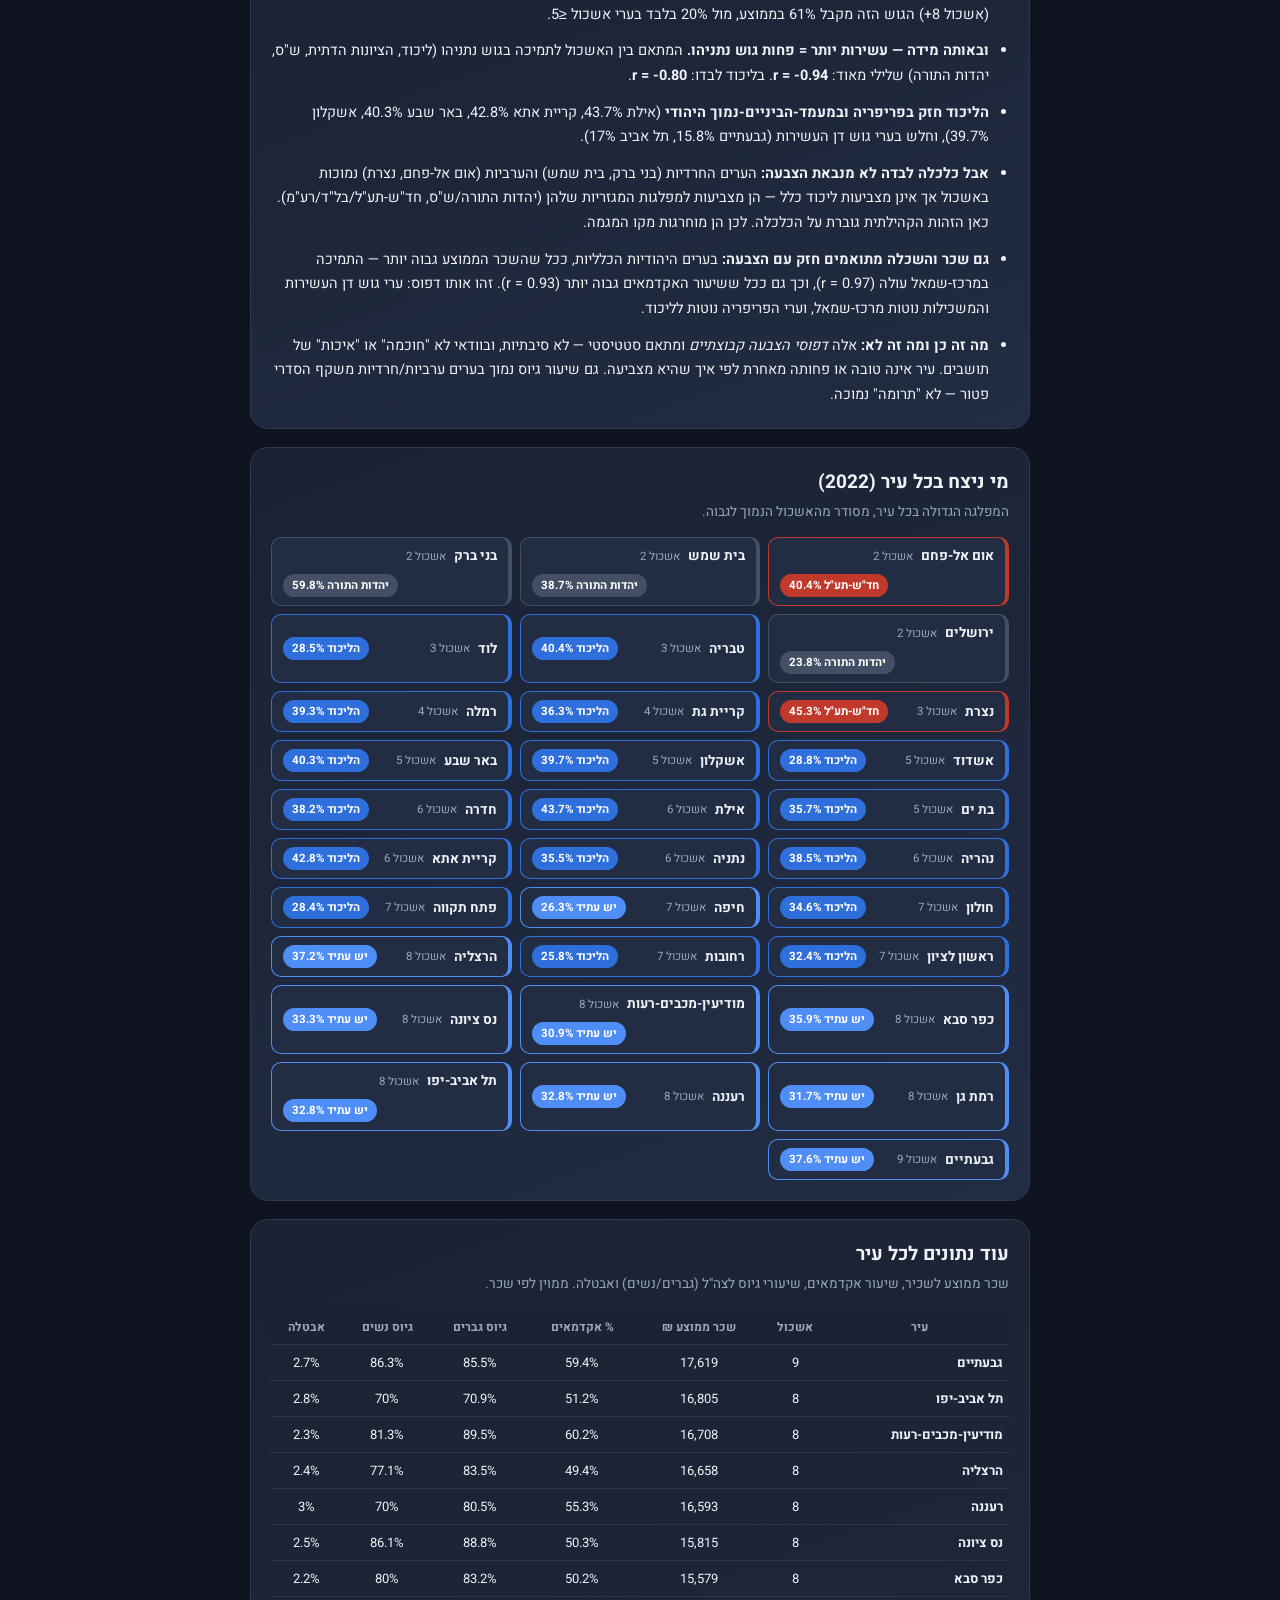
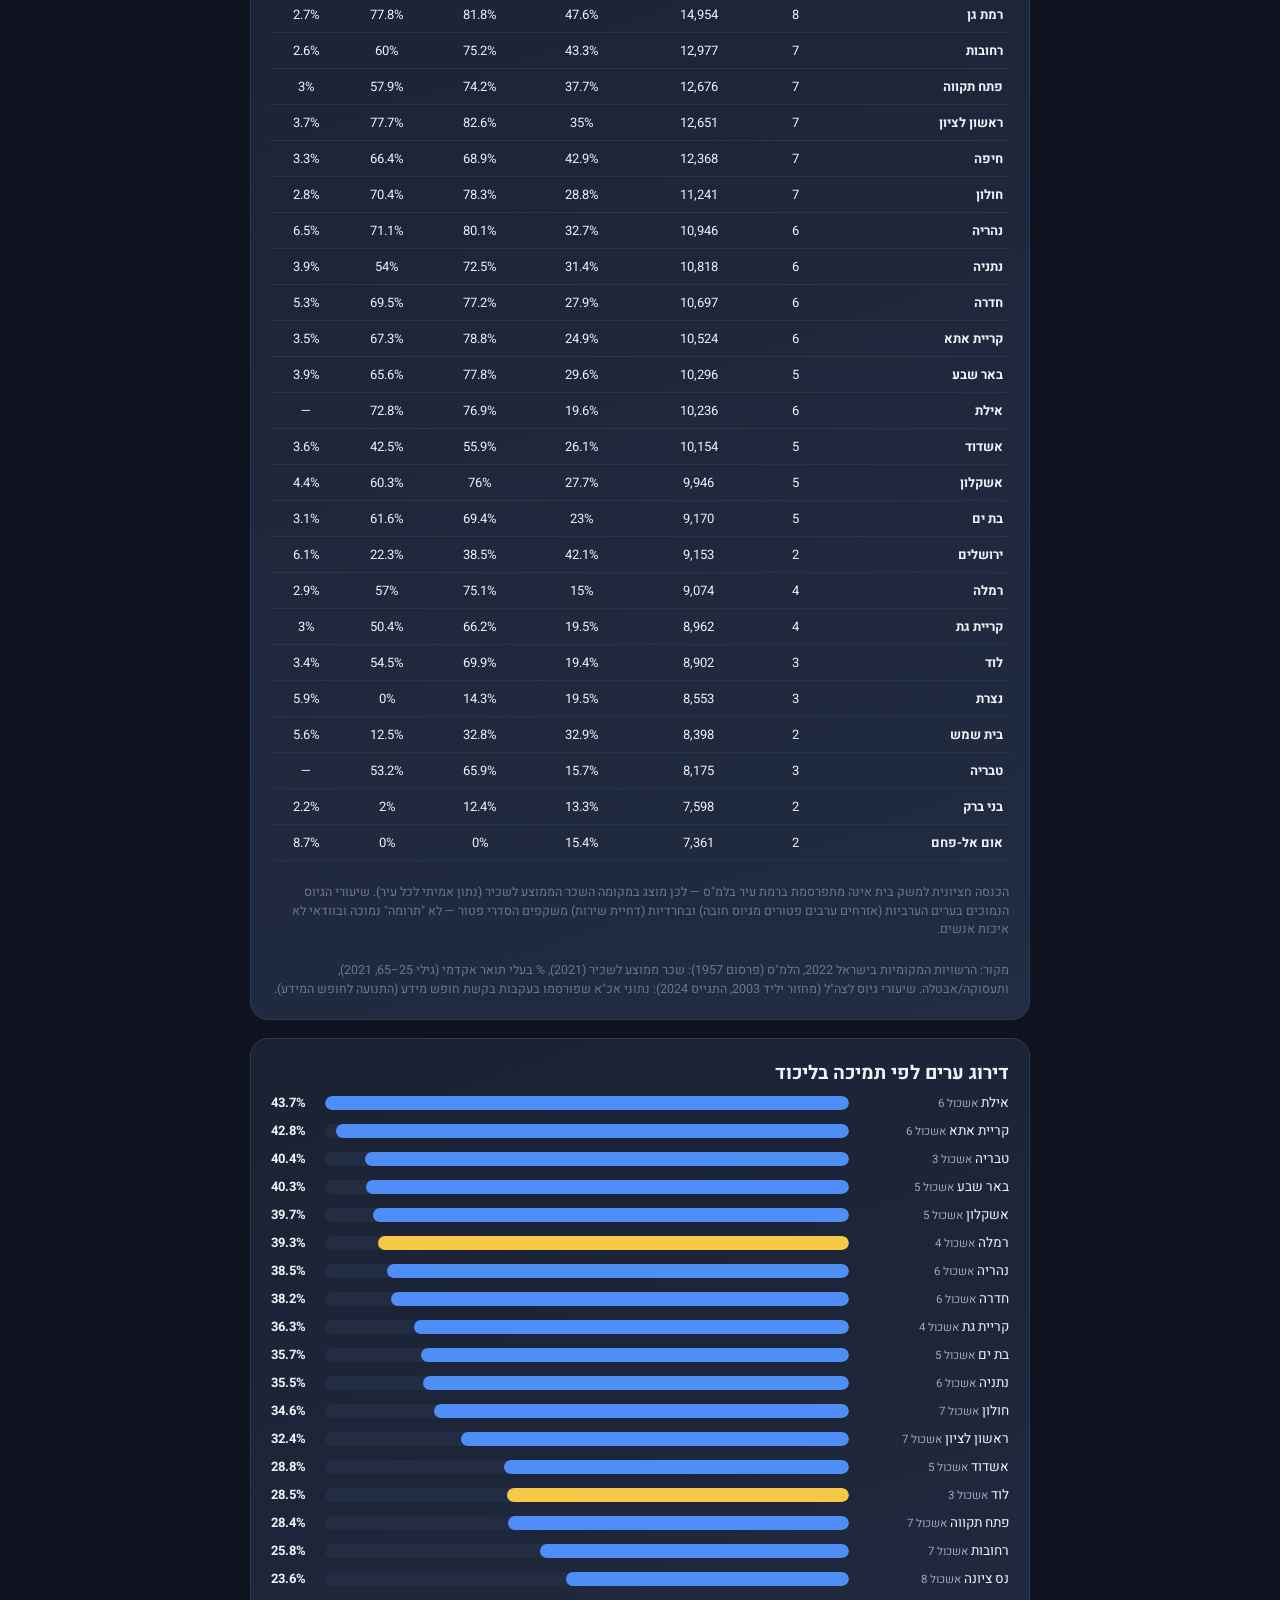
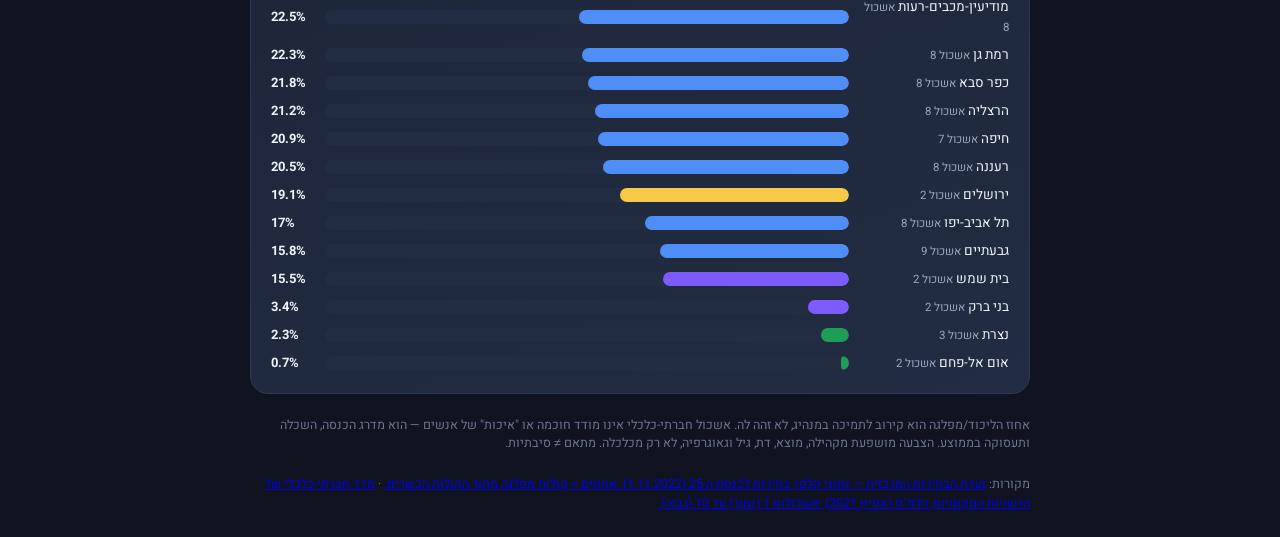
==== commit 4a2f677b: "Add per-city socioeconomic metrics: wage, academics, IDF enlistment, unemployment - real per-city da" ====
--- a/stats.html
+++ b/stats.html
@@ -4,7 +4,7 @@
 <meta charset="UTF-8">
 <meta name="viewport" content="width=device-width, initial-scale=1.0">
 <title>נתונים — דפוסי הצבעה מול מדד חברתי-כלכלי</title>
-<link rel="stylesheet" href="css/style.css?v=5">
+<link rel="stylesheet" href="css/style.css?v=6">
 <link rel="preconnect" href="https://fonts.googleapis.com">
 <link href="https://fonts.googleapis.com/css2?family=Heebo:wght@300;400;600;800;900&display=swap" rel="stylesheet">
 </head>
@@ -48,6 +48,14 @@
     </div>
 
     <div class="stats-card">
+      <h2>עוד נתונים לכל עיר</h2>
+      <p class="card-sub">שכר ממוצע לשכיר, שיעור אקדמאים, שיעורי גיוס לצה"ל (גברים/נשים) ואבטלה. ממוין לפי שכר.</p>
+      <div id="metricsTable" class="mtab-wrap"></div>
+      <p id="metricsNote" class="disclaimer"></p>
+      <p id="metricsSrc" class="disclaimer"></p>
+    </div>
+
+    <div class="stats-card">
       <h2>דירוג ערים לפי תמיכה בליכוד</h2>
       <div id="bars" class="bars"></div>
     </div>
@@ -56,6 +64,6 @@
     <p id="sources" class="disclaimer"></p>
   </div>
 </section>
-<script src="js/stats.js?v=5"></script>
+<script src="js/stats.js?v=6"></script>
 </body>
 </html>
--- a/css/style.css
+++ b/css/style.css
@@ -133,6 +133,13 @@
 .win-city { font-weight: 700; font-size: 13.5px; }
 .win-cl { color: var(--muted); font-size: 11.5px; }
 .win-party { margin-inline-start: auto; color: #fff; font-size: 11.5px; font-weight: 700; border-radius: 999px; padding: 3px 9px; white-space: nowrap; }
+
+.mtab-wrap { overflow-x: auto; }
+.mtab { width: 100%; border-collapse: collapse; font-size: 13px; }
+.mtab th, .mtab td { padding: 8px 6px; text-align: center; border-bottom: 1px solid #2a3548; white-space: nowrap; }
+.mtab thead th { color: var(--muted); font-weight: 700; font-size: 12px; position: sticky; top: 0; background: var(--card); }
+.mtab .mt-city { text-align: right; font-weight: 700; }
+.mtab tbody tr:hover { background: rgba(79,142,247,.06); }
 .scatter { width: 100%; height: auto; background: #131a29; border-radius: 12px; }
 .legend { display: flex; flex-wrap: wrap; gap: 14px; margin-top: 12px; justify-content: center; }
 .legend .lg { display: flex; align-items: center; gap: 6px; font-size: 13px; color: var(--muted); }
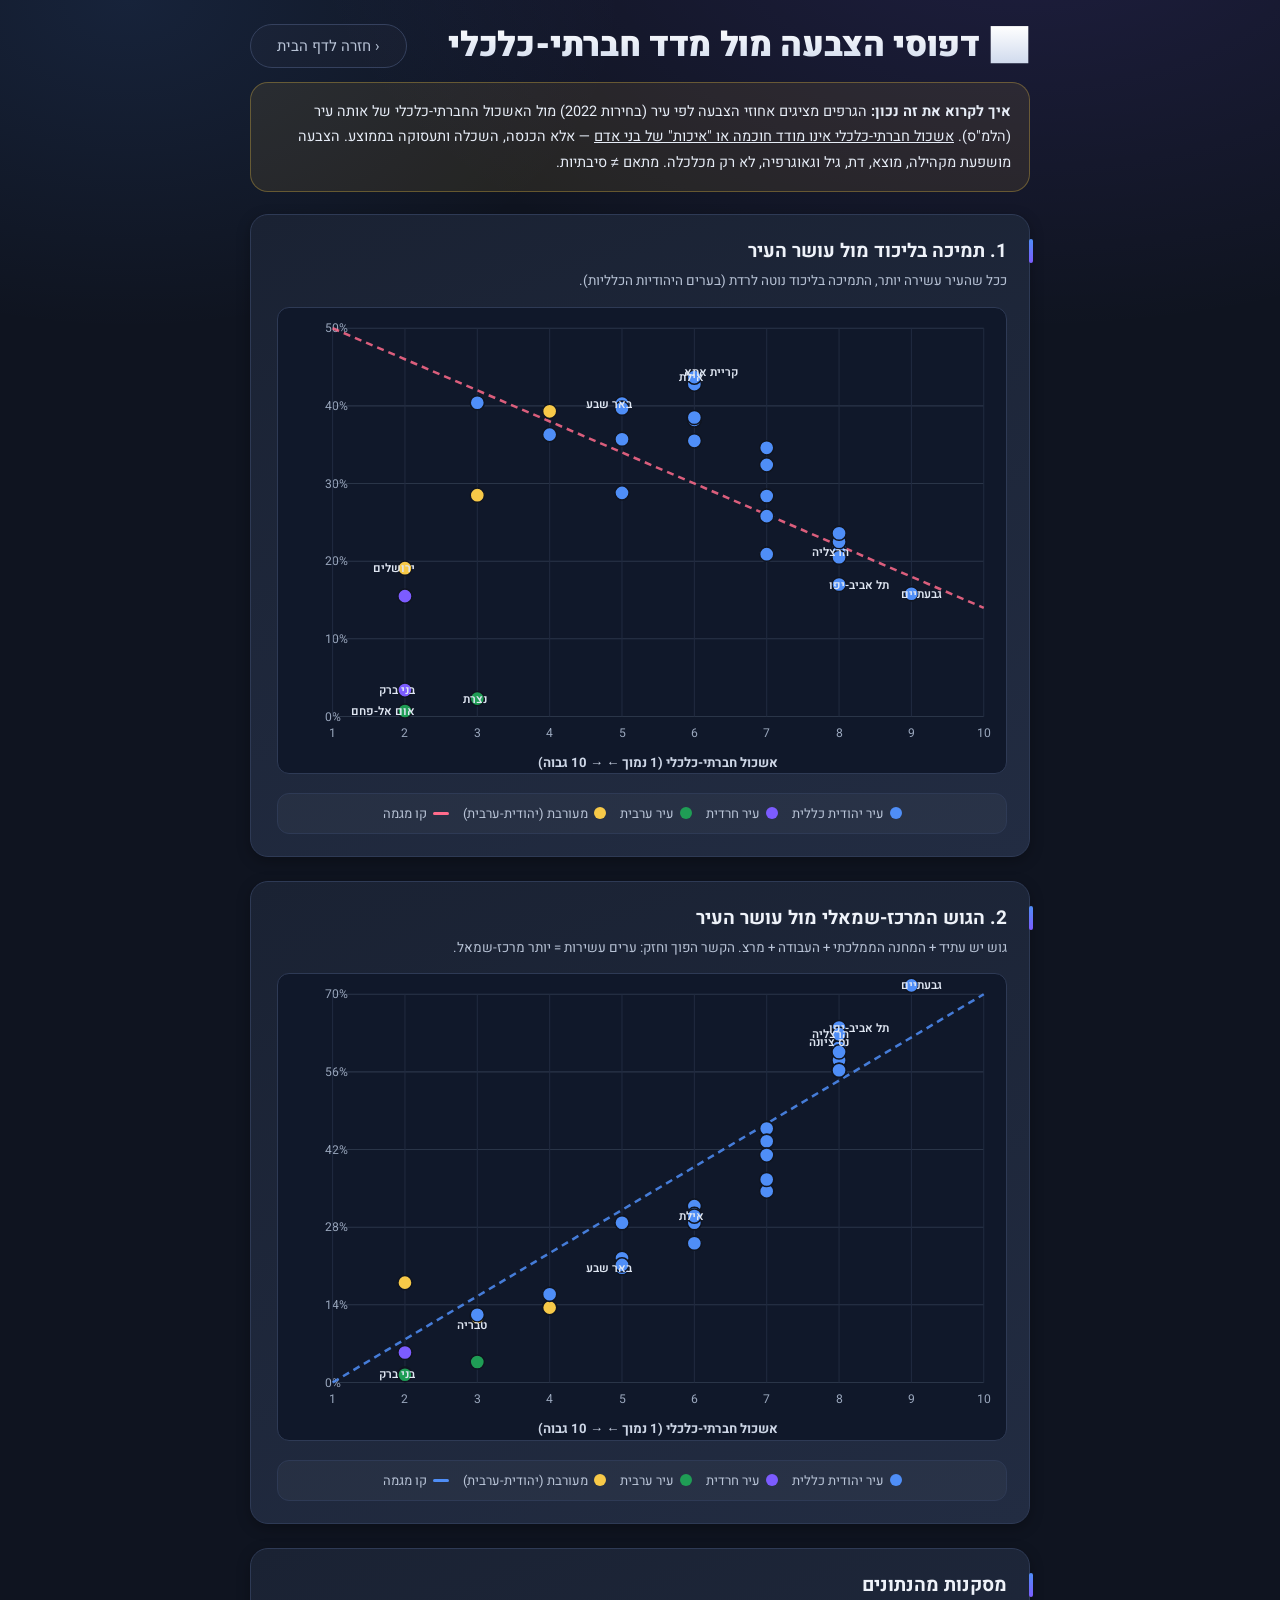
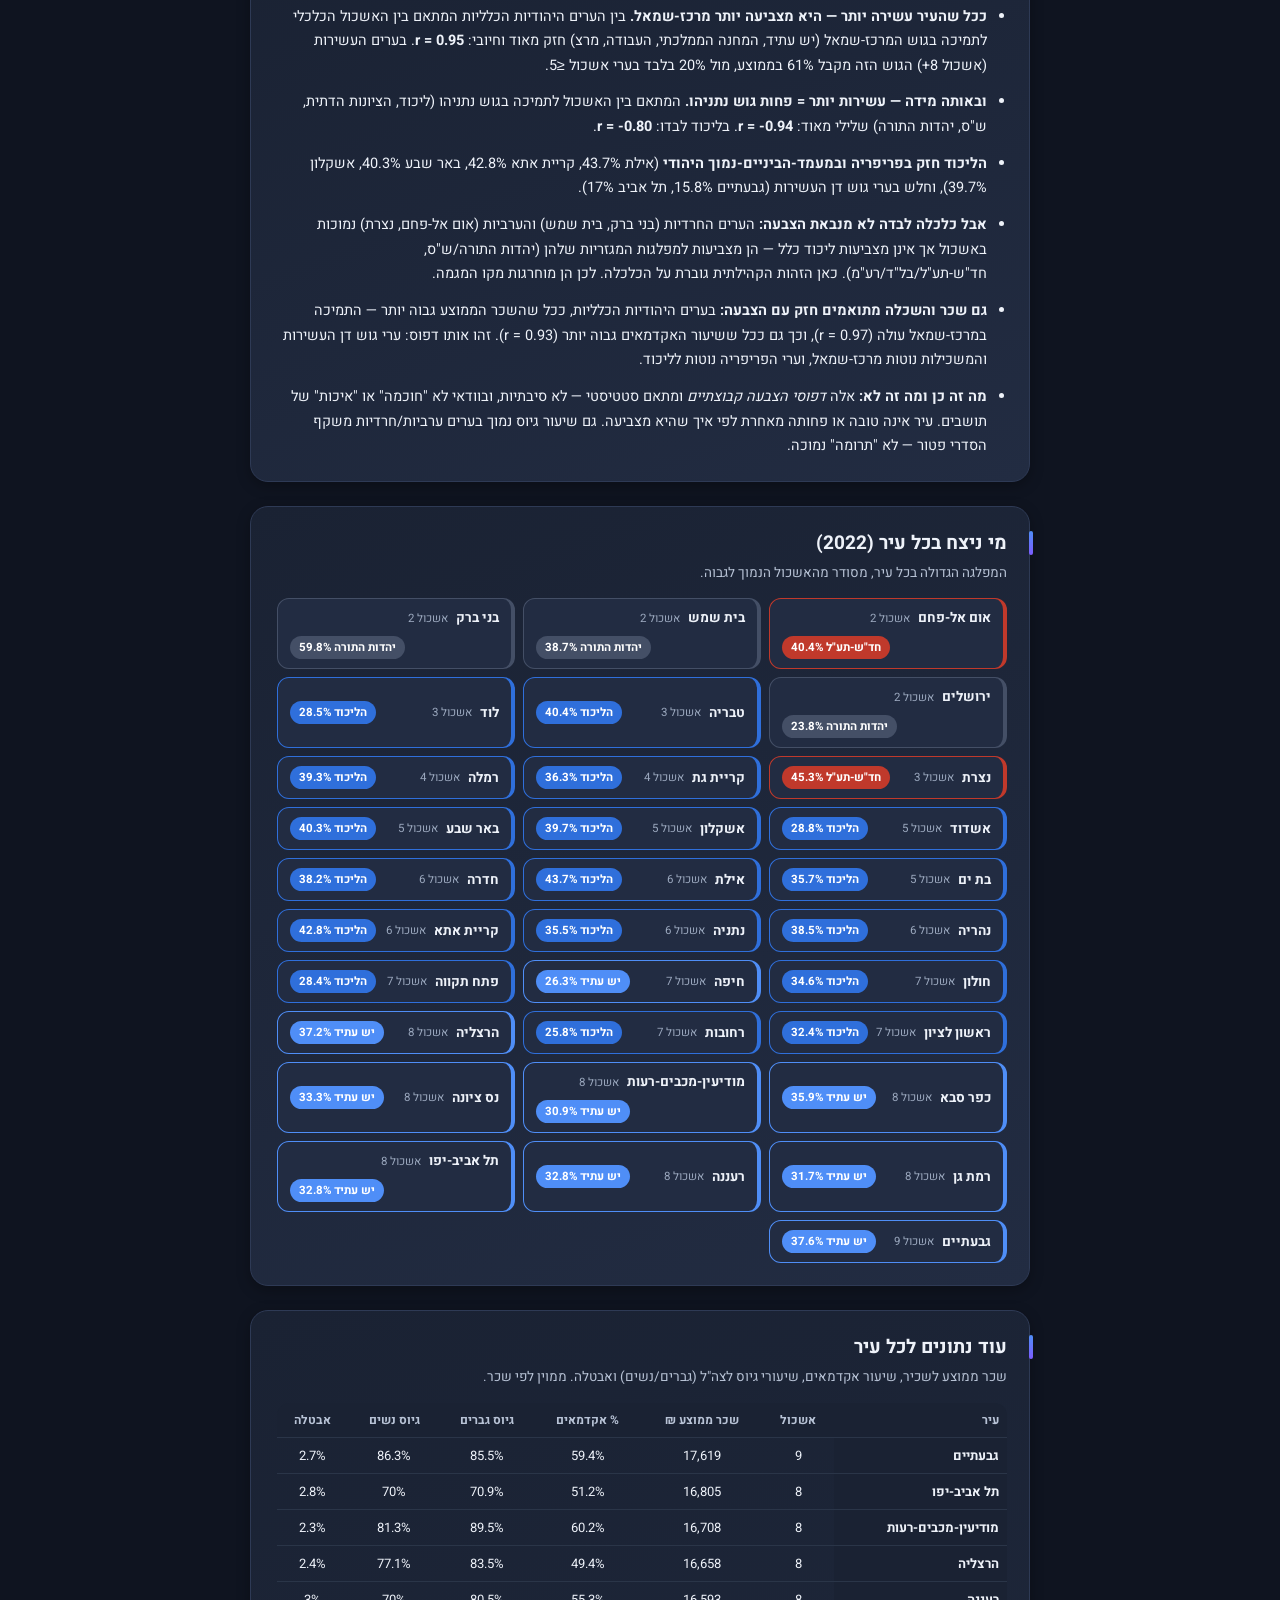
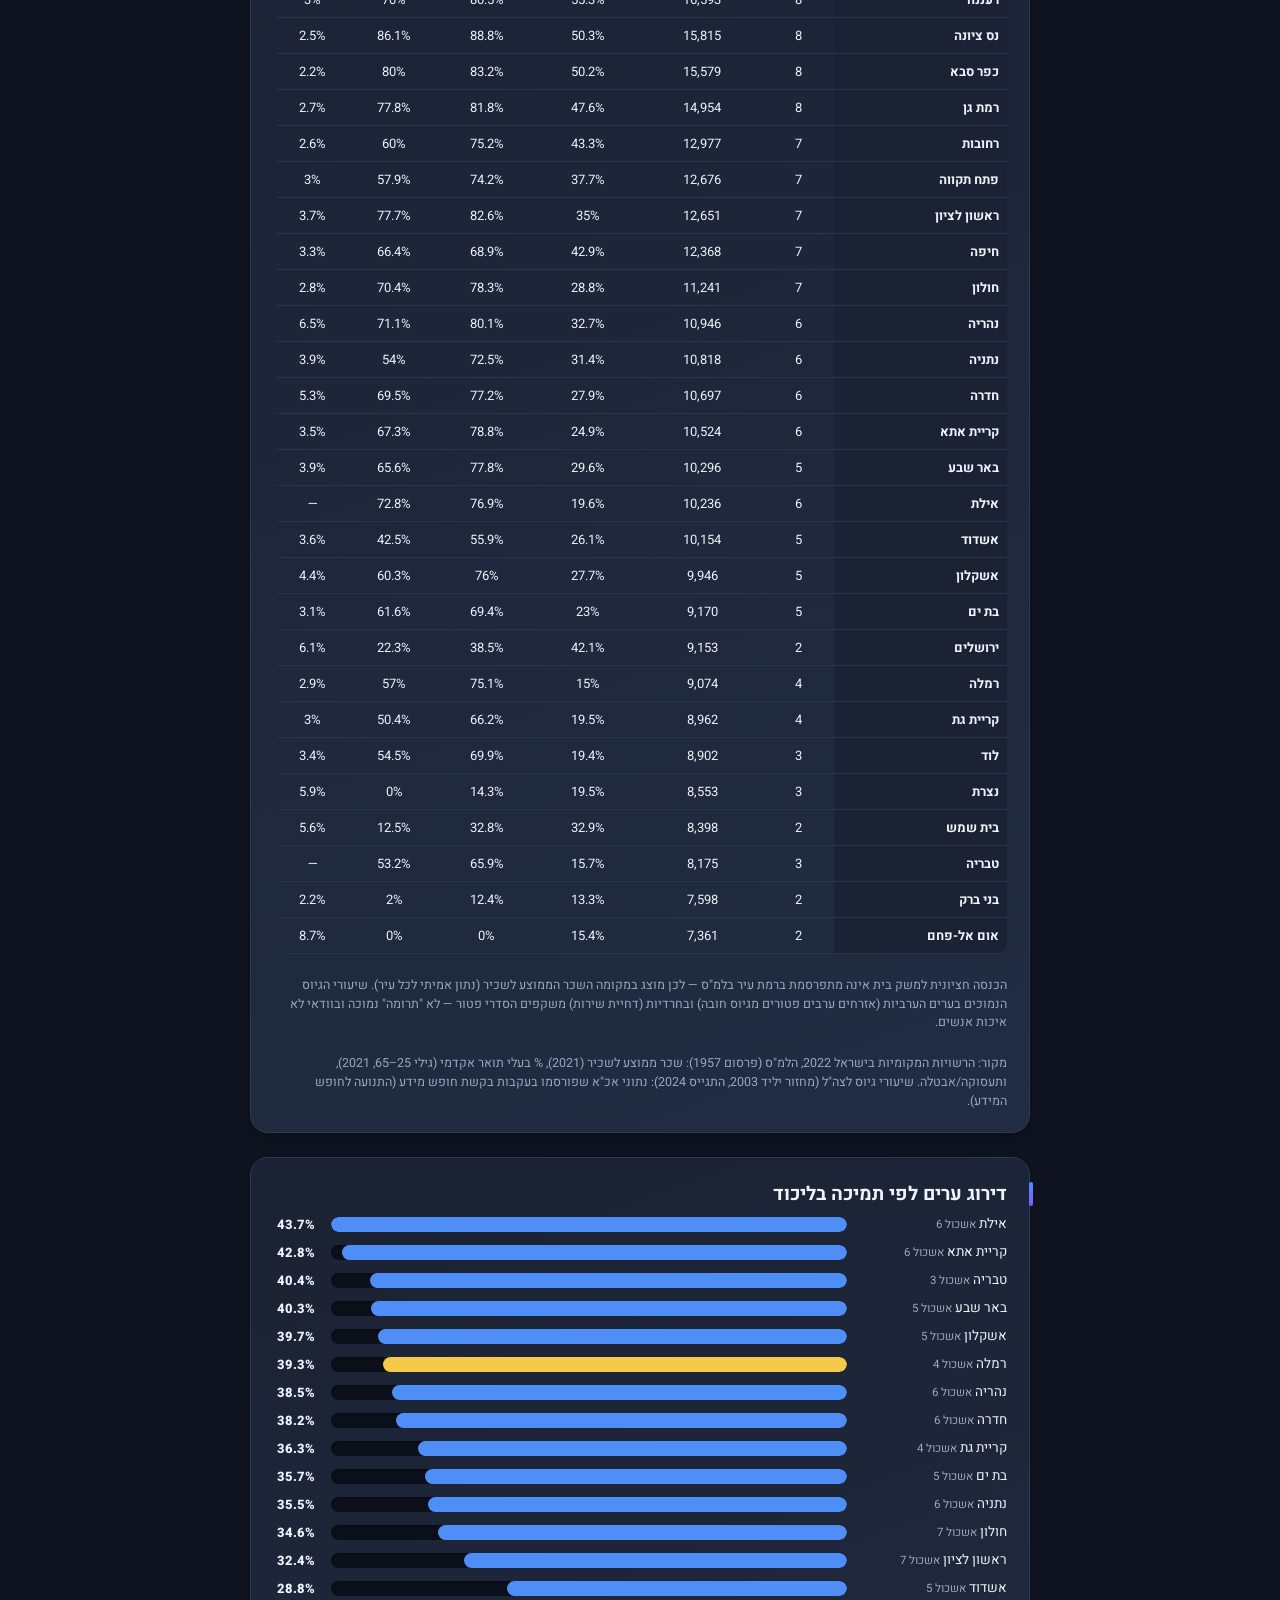
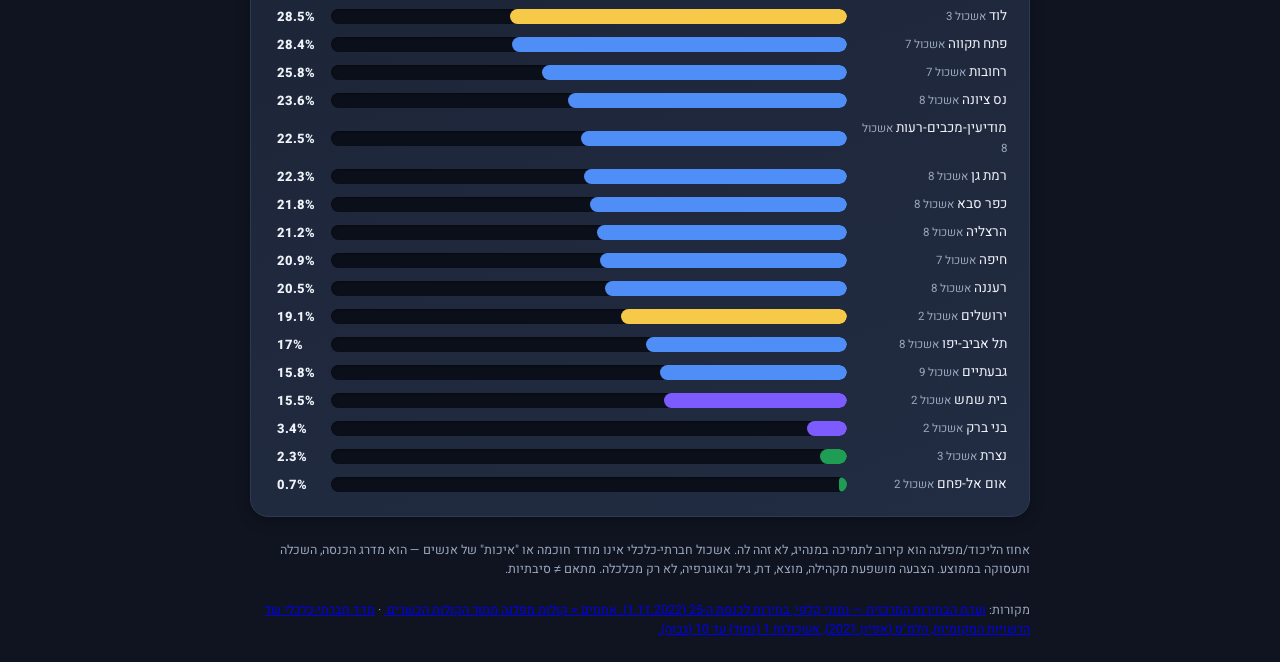
==== commit 4b4a271d: "UX/UI polish pass across the whole site - design tokens: spacing scale, elevation shadows, border/mu" ====
--- a/stats.html
+++ b/stats.html
@@ -4,7 +4,7 @@
 <meta charset="UTF-8">
 <meta name="viewport" content="width=device-width, initial-scale=1.0">
 <title>נתונים — דפוסי הצבעה מול מדד חברתי-כלכלי</title>
-<link rel="stylesheet" href="css/style.css?v=6">
+<link rel="stylesheet" href="css/style.css?v=8">
 <link rel="preconnect" href="https://fonts.googleapis.com">
 <link href="https://fonts.googleapis.com/css2?family=Heebo:wght@300;400;600;800;900&display=swap" rel="stylesheet">
 </head>
@@ -64,6 +64,6 @@
     <p id="sources" class="disclaimer"></p>
   </div>
 </section>
-<script src="js/stats.js?v=6"></script>
+<script src="js/stats.js?v=8"></script>
 </body>
 </html>
--- a/css/style.css
+++ b/css/style.css
@@ -3,22 +3,47 @@
 
 :root {
   --bg: #0f1420;
+  --bg2: #0b0f19;
   --card: #1a2233;
   --card2: #222c42;
   --text: #eef2f9;
   --muted: #9aa7bd;
+  --muted2: #b8c3d6;
   --accent: #4f8ef7;
   --accent2: #7c5cff;
   --gold: #f7c948;
+  --border: #2e3a55;
+  --border-soft: #35415e;
+
   --radius: 18px;
+  --radius-sm: 12px;
+  --radius-lg: 24px;
+
+  --shadow-1: 0 4px 14px rgba(0,0,0,.28);
+  --shadow-2: 0 12px 34px rgba(0,0,0,.40);
+  --shadow-3: 0 24px 64px rgba(0,0,0,.50);
+
+  --ring: 0 0 0 3px rgba(79,142,247,.55);
+  --ease: cubic-bezier(.2,.7,.3,1);
 }
 
 body {
   font-family: 'Heebo', sans-serif;
-  background: var(--bg);
   color: var(--text);
   min-height: 100vh;
   direction: rtl;
+  background:
+    radial-gradient(1200px 700px at 80% -10%, rgba(124,92,255,.14), transparent 60%),
+    radial-gradient(900px 600px at 10% 0%, rgba(79,142,247,.12), transparent 55%),
+    var(--bg);
+  background-attachment: fixed;
+}
+
+/* focus-visible + reduced motion */
+:where(button, a, [tabindex]):focus-visible { outline: none; box-shadow: var(--ring); border-radius: 10px; }
+:where(button, a):focus:not(:focus-visible) { outline: none; }
+@media (prefers-reduced-motion: reduce) {
+  *, *::before, *::after { animation-duration: .001ms !important; animation-iteration-count: 1 !important; transition-duration: .001ms !important; scroll-behavior: auto !important; }
 }
 
 .screen { display: none; min-height: 100vh; padding: 24px 16px; }
@@ -29,48 +54,80 @@
 .landing-inner {
   max-width: 640px; text-align: center;
   background: linear-gradient(160deg, var(--card), var(--card2));
-  border: 1px solid #2e3a55; border-radius: var(--radius);
+  border: 1px solid var(--border); border-radius: var(--radius-lg);
   padding: 48px 32px;
-  box-shadow: 0 20px 60px rgba(0,0,0,.45);
+  box-shadow: var(--shadow-3);
+  position: relative; overflow: hidden;
+}
+.landing-inner::before {
+  content: ""; position: absolute; inset: 0 0 auto 0; height: 3px;
+  background: linear-gradient(90deg, var(--accent), var(--accent2), var(--gold)); opacity: .9;
 }
 .ballot-icon { font-size: 64px; margin-bottom: 12px; }
-h1 { font-weight: 900; font-size: clamp(28px, 5vw, 42px); margin-bottom: 14px; }
-.subtitle { color: var(--muted); font-size: 17px; line-height: 1.6; margin-bottom: 22px; }
-.landing-points { list-style: none; text-align: right; margin: 0 auto 28px; max-width: 460px; }
-.landing-points li { padding: 7px 0; font-size: 15.5px; }
+h1 {
+  font-weight: 900; font-size: clamp(30px, 5.5vw, 46px); line-height: 1.15;
+  margin-bottom: 14px; letter-spacing: -.01em;
+  background: linear-gradient(180deg, #fff, #cdd8ec);
+  -webkit-background-clip: text; background-clip: text; color: transparent;
+}
+.subtitle { color: var(--muted2); font-size: 17px; line-height: 1.65; margin-bottom: 24px; max-width: 520px; margin-inline: auto; }
+.landing-points { list-style: none; text-align: right; margin: 0 auto 32px; max-width: 480px; display: flex; flex-direction: column; gap: 8px; }
+.landing-points li {
+  font-size: 15.5px; line-height: 1.5; color: var(--text);
+  background: rgba(255,255,255,.03); border: 1px solid var(--border);
+  border-radius: var(--radius-sm); padding: 11px 14px;
+  transition: border-color .15s, background .15s;
+}
+.landing-points li:hover { border-color: var(--border-soft); background: rgba(255,255,255,.05); }
 
 .btn-primary {
   background: linear-gradient(90deg, var(--accent), var(--accent2));
   color: #fff; border: none; border-radius: 999px;
   font-family: inherit; font-weight: 800; font-size: 18px;
-  padding: 14px 44px; cursor: pointer;
-  transition: transform .15s, box-shadow .15s;
+  padding: 14px 44px; cursor: pointer; position: relative;
+  transition: transform .18s var(--ease), box-shadow .18s var(--ease), filter .18s;
   box-shadow: 0 8px 24px rgba(79,142,247,.35);
 }
-.btn-primary:hover:not(:disabled) { transform: translateY(-2px); }
+.btn-primary:hover:not(:disabled) { transform: translateY(-2px); box-shadow: 0 12px 30px rgba(79,142,247,.45); filter: saturate(1.08); }
+.btn-primary:active:not(:disabled) { transform: translateY(0); box-shadow: 0 6px 16px rgba(79,142,247,.35); }
 .btn-primary:disabled { opacity: .35; cursor: not-allowed; box-shadow: none; }
 
+#startBtn { margin-top: 10px; padding: 16px 52px; font-size: 19px; }
+#startBtn::after {
+  content: ""; position: absolute; inset: 0; border-radius: inherit;
+  box-shadow: 0 0 0 0 rgba(79,142,247,.45); animation: ctaPulse 2.8s var(--ease) infinite;
+}
+@keyframes ctaPulse {
+  0% { box-shadow: 0 0 0 0 rgba(79,142,247,.4); }
+  70% { box-shadow: 0 0 0 16px rgba(79,142,247,0); }
+  100% { box-shadow: 0 0 0 0 rgba(79,142,247,0); }
+}
+
 .btn-ghost {
-  background: transparent; color: var(--muted);
-  border: 1px solid #35415e; border-radius: 999px;
+  background: rgba(255,255,255,.02); color: var(--muted2);
+  border: 1px solid var(--border-soft); border-radius: 999px;
   font-family: inherit; font-size: 15px; padding: 10px 26px; cursor: pointer;
-}
-.btn-ghost:hover { color: var(--text); border-color: var(--accent); }
-
-.disclaimer { color: #6b7690; font-size: 12.5px; margin-top: 22px; line-height: 1.5; }
+  transition: color .15s, border-color .15s, background .15s, transform .15s var(--ease);
+}
+.btn-ghost:hover { color: var(--text); border-color: var(--accent); background: rgba(79,142,247,.08); }
+.btn-ghost:active { transform: translateY(1px); }
+
+.disclaimer { color: var(--muted); font-size: 12.5px; margin-top: 22px; line-height: 1.5; }
 
 /* ===== Quiz ===== */
 .quiz-inner { width: 100%; max-width: 700px; }
 .progress-wrap { display: flex; align-items: center; gap: 12px; margin-bottom: 18px; }
-.progress-bar { flex: 1; height: 10px; background: var(--card); border-radius: 999px; overflow: hidden; }
-#progressFill { height: 100%; width: 0; background: linear-gradient(90deg, var(--accent), var(--accent2)); transition: width .3s; }
-#progressText { color: var(--muted); font-size: 14px; white-space: nowrap; }
+.progress-bar { flex: 1; height: 10px; background: var(--card); border-radius: 999px; overflow: hidden; box-shadow: inset 0 1px 2px rgba(0,0,0,.4); }
+#progressFill { height: 100%; width: 0; border-radius: 999px; background: linear-gradient(90deg, var(--accent), var(--accent2)); box-shadow: 0 0 12px rgba(79,142,247,.5); transition: width .4s var(--ease); }
+#progressText { color: var(--muted2); font-size: 14px; white-space: nowrap; font-variant-numeric: tabular-nums; font-weight: 700; }
 
 .question-card {
   background: linear-gradient(160deg, var(--card), var(--card2));
-  border: 1px solid #2e3a55; border-radius: var(--radius);
-  padding: 30px 26px;
-}
+  border: 1px solid var(--border); border-radius: var(--radius);
+  padding: 30px 26px; box-shadow: var(--shadow-2);
+}
+.q-enter { animation: qEnter .32s var(--ease) both; }
+@keyframes qEnter { from { opacity: 0; transform: translateY(8px); } to { opacity: 1; transform: none; } }
 .topic-tag {
   display: inline-block; background: rgba(79,142,247,.15); color: var(--accent);
   font-size: 13px; font-weight: 600; border-radius: 999px; padding: 4px 14px; margin-bottom: 14px;
@@ -87,27 +144,27 @@
 .bg-toggle {
   background: transparent; color: var(--accent);
   border: none; font-family: inherit; font-size: 14px; font-weight: 600;
-  padding: 4px 0; cursor: pointer;
+  padding: 8px 4px; cursor: pointer;
 }
 .bg-toggle:hover { text-decoration: underline; }
 .bg-text {
   display: none; margin-top: 8px;
   background: rgba(79,142,247,.07); border: 1px solid rgba(79,142,247,.2);
   border-radius: 12px; padding: 12px 15px;
-  color: #cdd6e6; font-size: 14.5px; line-height: 1.75; text-align: right;
+  color: #d8dfec; font-size: 14.5px; line-height: 1.75; text-align: right;
 }
 
 .skip-btn {
   display: block; width: 100%; margin: -12px 0 22px;
   background: transparent; color: var(--muted);
-  border: 1px dashed #35415e; border-radius: 12px;
+  border: 1px dashed var(--border-soft); border-radius: 12px;
   font-family: inherit; font-size: 14px; padding: 10px 14px; cursor: pointer;
   transition: color .15s, border-color .15s;
 }
 .skip-btn:hover { color: var(--text); border-color: var(--muted); }
 .skip-btn.selected { color: var(--gold); border-color: var(--gold); background: rgba(247,201,72,.08); }
 
-.secondary-actions { margin-top: 14px; display: flex; flex-direction: column; gap: 10px; align-items: center; }
+.secondary-actions { margin-top: 24px; display: flex; flex-direction: column; gap: 10px; align-items: center; padding-top: 24px; border-top: 1px solid var(--border); }
 
 /* ===== Stats page ===== */
 .stats-inner { width: 100%; max-width: 780px; }
@@ -118,40 +175,51 @@
 }
 .stats-card {
   background: linear-gradient(160deg, var(--card), var(--card2));
-  border: 1px solid #2e3a55; border-radius: var(--radius);
-  padding: 20px 20px; margin-bottom: 18px;
-}
-.stats-card h2 { font-size: 19px; margin-bottom: 6px; }
-.card-sub { color: var(--muted); font-size: 13.5px; line-height: 1.6; margin-bottom: 14px; }
+  border: 1px solid var(--border); border-radius: var(--radius);
+  padding: 22px 22px 22px 26px; margin-bottom: 24px;
+  box-shadow: var(--shadow-1);
+}
+.stats-card h2 { font-size: 19px; margin-bottom: 6px; position: relative; }
+.stats-card h2::before {
+  content: ""; position: absolute; inset-inline-start: -26px; top: 2px; bottom: 2px; width: 4px;
+  border-radius: 999px; background: linear-gradient(180deg, var(--accent), var(--accent2));
+}
+.card-sub { color: var(--muted2); font-size: 13.5px; line-height: 1.6; margin-bottom: 14px; }
 .legend .dash { width: 16px; height: 3px; border-radius: 2px; display: inline-block; }
 .winners { display: grid; grid-template-columns: repeat(auto-fill, minmax(200px, 1fr)); gap: 8px; }
 .win-chip {
   display: flex; align-items: center; gap: 8px; flex-wrap: wrap;
-  background: var(--card2); border: 1px solid #2e3a55; border-right-width: 4px;
-  border-radius: 10px; padding: 8px 11px;
-}
+  background: var(--card2); border: 1px solid var(--border); border-right-width: 4px;
+  border-radius: var(--radius-sm); padding: 9px 12px;
+  transition: transform .14s var(--ease), border-color .14s;
+}
+.win-chip:hover { transform: translateY(-1px); }
 .win-city { font-weight: 700; font-size: 13.5px; }
 .win-cl { color: var(--muted); font-size: 11.5px; }
-.win-party { margin-inline-start: auto; color: #fff; font-size: 11.5px; font-weight: 700; border-radius: 999px; padding: 3px 9px; white-space: nowrap; }
-
-.mtab-wrap { overflow-x: auto; }
+.win-party { margin-inline-start: auto; color: #fff; font-size: 11.5px; font-weight: 700; border-radius: 999px; padding: 3px 9px; white-space: nowrap; font-variant-numeric: tabular-nums; }
+
+.mtab-wrap { overflow-x: auto; position: relative; -webkit-overflow-scrolling: touch; border-radius: var(--radius-sm); }
 .mtab { width: 100%; border-collapse: collapse; font-size: 13px; }
-.mtab th, .mtab td { padding: 8px 6px; text-align: center; border-bottom: 1px solid #2a3548; white-space: nowrap; }
-.mtab thead th { color: var(--muted); font-weight: 700; font-size: 12px; position: sticky; top: 0; background: var(--card); }
-.mtab .mt-city { text-align: right; font-weight: 700; }
+.mtab th, .mtab td { padding: 8px 8px; text-align: center; border-bottom: 1px solid #2a3548; white-space: nowrap; }
+.mtab thead th { color: var(--muted2); font-weight: 700; font-size: 12px; position: sticky; top: 0; background: var(--card); }
+.mtab td.mt-city, .mtab th:first-child { position: sticky; inset-inline-start: 0; z-index: 1; background: var(--card); text-align: right; font-weight: 700; }
+.mtab thead th:first-child { z-index: 2; }
 .mtab tbody tr:hover { background: rgba(79,142,247,.06); }
-.scatter { width: 100%; height: auto; background: #131a29; border-radius: 12px; }
-.legend { display: flex; flex-wrap: wrap; gap: 14px; margin-top: 12px; justify-content: center; }
-.legend .lg { display: flex; align-items: center; gap: 6px; font-size: 13px; color: var(--muted); }
+@media (max-width: 600px) { .mtab { font-size: 12.5px; } }
+.scatter { width: 100%; height: auto; background: #10182a; border: 1px solid var(--border); border-radius: var(--radius-sm); }
+.scatter circle { transition: r .12s var(--ease); cursor: pointer; }
+.scatter circle:hover { r: 9; }
+.legend { display: flex; flex-wrap: wrap; gap: 14px; margin-top: 12px; justify-content: center; padding: 10px 12px; background: rgba(255,255,255,.03); border: 1px solid var(--border); border-radius: var(--radius-sm); }
+.legend .lg { display: flex; align-items: center; gap: 6px; font-size: 13px; color: var(--muted2); }
 .legend .dot { width: 12px; height: 12px; border-radius: 50%; display: inline-block; }
 .stats-points { margin: 0; padding-inline-start: 20px; display: flex; flex-direction: column; gap: 12px; font-size: 14.5px; line-height: 1.7; }
 .bars { display: flex; flex-direction: column; gap: 8px; }
 .bar-row { display: grid; grid-template-columns: 150px 1fr 44px; align-items: center; gap: 10px; }
 .bar-city { font-size: 13.5px; }
 .bar-cl { color: var(--muted); font-size: 11.5px; }
-.bar-track { height: 14px; background: var(--card2); border-radius: 999px; overflow: hidden; }
-.bar-fill { display: block; height: 100%; border-radius: 999px; }
-.bar-val { font-size: 13px; font-weight: 700; text-align: left; }
+.bar-track { height: 15px; background: var(--bg2); border-radius: 999px; overflow: hidden; box-shadow: inset 0 1px 2px rgba(0,0,0,.4); }
+.bar-fill { display: block; height: 100%; border-radius: 999px; transition: width 1s var(--ease); }
+.bar-val { font-size: 13px; font-weight: 800; text-align: left; font-variant-numeric: tabular-nums; }
 @media (max-width: 520px) { .bar-row { grid-template-columns: 110px 1fr 40px; } .bar-city { font-size: 12px; } }
 
 /* ===== All questions overview ===== */
@@ -161,13 +229,15 @@
 .allq-list { display: flex; flex-direction: column; gap: 14px; margin: 20px 0 26px; }
 .allq-item {
   background: linear-gradient(160deg, var(--card), var(--card2));
-  border: 1px solid #2e3a55; border-radius: var(--radius);
-  padding: 20px 20px;
-}
+  border: 1px solid var(--border); border-radius: var(--radius);
+  padding: 20px 20px; box-shadow: var(--shadow-1);
+  transition: transform .15s var(--ease), border-color .15s;
+}
+.allq-item:hover { transform: translateY(-2px); border-color: var(--border-soft); }
 .allq-top { display: flex; align-items: center; gap: 10px; margin-bottom: 10px; }
 .allq-num {
   width: 28px; height: 28px; flex: none; border-radius: 50%;
-  background: var(--accent); color: #fff; font-weight: 800; font-size: 14px;
+  background: linear-gradient(135deg, var(--accent), var(--accent2)); color: #fff; font-weight: 800; font-size: 14px;
   display: flex; align-items: center; justify-content: center;
 }
 .allq-q { font-size: 18px; font-weight: 800; line-height: 1.5; margin-bottom: 10px; }
@@ -182,7 +252,7 @@
 .allq-bg {
   background: rgba(79,142,247,.07); border: 1px solid rgba(79,142,247,.2);
   border-radius: 10px; padding: 10px 13px;
-  color: #cdd6e6; font-size: 13.5px; line-height: 1.7;
+  color: #d8dfec; font-size: 13.5px; line-height: 1.7;
 }
 
 /* ===== Candidates grid (landing) ===== */
@@ -191,16 +261,17 @@
 .cand-sub { color: var(--muted); font-size: 14px; line-height: 1.6; margin-bottom: 18px; }
 .cand-grid { display: grid; grid-template-columns: repeat(auto-fill, minmax(130px, 1fr)); gap: 10px; }
 .cand-card {
-  display: flex; flex-direction: column; align-items: center; gap: 6px;
-  background: var(--card2); border: 1px solid #2e3a55; border-radius: 14px;
-  padding: 14px 8px; text-decoration: none; color: var(--text);
-  transition: transform .15s, border-color .15s;
-}
-.cand-card:hover { transform: translateY(-3px); border-color: var(--accent); }
+  display: flex; flex-direction: column; align-items: center; gap: 7px;
+  background: var(--card2); border: 1px solid var(--border); border-radius: 14px;
+  padding: 16px 8px; text-decoration: none; color: var(--text);
+  transition: transform .18s var(--ease), border-color .18s, box-shadow .18s;
+}
+.cand-card:hover { transform: translateY(-3px); border-color: var(--accent); box-shadow: var(--shadow-2); }
 .cand-card .avatar {
-  width: 44px; height: 44px; border-radius: 50%;
+  width: 46px; height: 46px; border-radius: 50%;
   display: flex; align-items: center; justify-content: center;
   font-weight: 800; font-size: 15px; color: #fff;
+  box-shadow: 0 0 0 3px rgba(255,255,255,.06), inset 0 -6px 12px rgba(0,0,0,.25);
 }
 .cand-name { font-weight: 700; font-size: 14px; }
 .cand-party { color: var(--muted); font-size: 12px; }
@@ -208,65 +279,119 @@
 .answers { display: flex; flex-direction: column; gap: 10px; margin-bottom: 24px; }
 .answers button {
   background: var(--bg); color: var(--text);
-  border: 1.5px solid #2e3a55; border-radius: 12px;
+  border: 1.5px solid var(--border); border-radius: var(--radius-sm);
   font-family: inherit; font-size: 15.5px; text-align: right;
-  padding: 13px 18px; cursor: pointer; transition: all .12s;
-}
-.answers button:hover { border-color: var(--accent); }
+  padding: 14px 18px; cursor: pointer;
+  transition: border-color .14s, background .14s, transform .12s var(--ease), box-shadow .14s;
+}
+.answers button:hover { border-color: var(--accent); background: rgba(79,142,247,.06); }
+.answers button:active { transform: scale(.99); }
 .answers button.selected {
-  border-color: var(--accent); background: rgba(79,142,247,.12);
-  font-weight: 700;
-}
-
-/* scale answers get subtle color hinting */
-.answers.scale button { text-align: center; }
-
-.importance-wrap { border-top: 1px solid #2e3a55; padding-top: 18px; margin-bottom: 22px; }
-.importance-label { color: var(--muted); font-size: 14px; display: block; margin-bottom: 10px; }
+  border-color: var(--accent); background: rgba(79,142,247,.14);
+  font-weight: 700; box-shadow: inset 0 0 0 1px rgba(79,142,247,.35);
+}
+.answers:not(.scale) button.selected::after {
+  content: "✓"; float: left; color: var(--accent); font-weight: 900; margin-inline-start: 8px;
+}
+
+/* scale answers: horizontal agree↔disagree color-graded row */
+.answers.scale { flex-direction: row; gap: 8px; }
+.answers.scale button {
+  flex: 1; text-align: center; padding: 16px 6px; font-size: 14px; font-weight: 700;
+  position: relative; overflow: hidden;
+}
+.answers.scale button::before {
+  content: ""; position: absolute; inset: auto 0 0 0; height: 3px; opacity: .55; transition: opacity .14s;
+}
+.answers.scale button[data-scale="0"]::before { background: #ff6b6b; }
+.answers.scale button[data-scale="1"]::before { background: #ff9f6b; }
+.answers.scale button[data-scale="2"]::before { background: var(--muted); }
+.answers.scale button[data-scale="3"]::before { background: #7fd88f; }
+.answers.scale button[data-scale="4"]::before { background: #3ddc84; }
+.answers.scale button.selected { transform: translateY(-2px); box-shadow: var(--shadow-1); }
+.answers.scale button.selected::before { opacity: 1; height: 4px; }
+.answers.scale button[data-scale="0"].selected { border-color: #ff6b6b; background: rgba(255,107,107,.14); }
+.answers.scale button[data-scale="1"].selected { border-color: #ff9f6b; background: rgba(255,159,107,.14); }
+.answers.scale button[data-scale="2"].selected { border-color: var(--muted); background: rgba(154,167,189,.14); }
+.answers.scale button[data-scale="3"].selected { border-color: #7fd88f; background: rgba(127,216,143,.14); }
+.answers.scale button[data-scale="4"].selected { border-color: #3ddc84; background: rgba(61,220,132,.16); }
+@media (max-width: 480px) {
+  .answers.scale button { padding: 14px 2px; font-size: 11.5px; line-height: 1.25; }
+}
+
+.importance-wrap { border-top: 1px solid var(--border); padding-top: 18px; margin-bottom: 22px; }
+.importance-label { color: var(--muted2); font-size: 14px; display: block; margin-bottom: 10px; font-weight: 600; }
 .importance-btns { display: flex; gap: 8px; }
 .importance-btns button {
-  flex: 1; background: var(--bg); color: var(--muted);
-  border: 1.5px solid #2e3a55; border-radius: 999px;
-  font-family: inherit; font-size: 14px; padding: 8px 0; cursor: pointer;
-}
-.importance-btns button.selected { color: var(--gold); border-color: var(--gold); font-weight: 700; }
+  flex: 1; background: var(--bg); color: var(--muted2);
+  border: 1.5px solid var(--border); border-radius: 999px;
+  font-family: inherit; font-size: 14px; font-weight: 600; padding: 9px 0; cursor: pointer;
+  transition: color .14s, border-color .14s, background .14s, transform .12s var(--ease);
+}
+.importance-btns button:hover { border-color: var(--border-soft); color: var(--text); }
+.importance-btns button:active { transform: scale(.97); }
+.importance-btns button.selected { color: #1a1300; background: var(--gold); border-color: var(--gold); font-weight: 800; }
 
 .nav-btns { display: flex; justify-content: space-between; }
 
 /* ===== Results ===== */
 .results-inner { width: 100%; max-width: 760px; text-align: center; }
-.results-sub { color: var(--muted); margin: 8px 0 26px; }
+.results-sub { color: var(--muted2); margin: 8px 0 26px; }
 
 #winnerCard {
-  background: linear-gradient(140deg, #2b2410, #1a2233);
-  border: 1.5px solid var(--gold); border-radius: var(--radius);
-  padding: 28px; margin-bottom: 26px;
-}
-#winnerCard .crown { font-size: 40px; }
-#winnerCard h2 { font-size: 30px; font-weight: 900; margin: 6px 0 2px; }
-#winnerCard .party { color: var(--gold); font-weight: 600; margin-bottom: 8px; }
-#winnerCard .pct { font-size: 46px; font-weight: 900; color: var(--gold); }
+  background:
+    radial-gradient(120% 120% at 50% -20%, rgba(247,201,72,.22), transparent 55%),
+    linear-gradient(140deg, #2b2410, #1a2233);
+  border: 1.5px solid var(--gold); border-radius: var(--radius-lg);
+  padding: 34px 28px; margin-bottom: 32px;
+  box-shadow: 0 0 0 1px rgba(247,201,72,.15), 0 24px 64px rgba(0,0,0,.5), 0 0 60px rgba(247,201,72,.12);
+  position: relative; overflow: hidden;
+  animation: winnerIn .5s var(--ease) both;
+}
+@keyframes winnerIn { from { opacity: 0; transform: scale(.94) translateY(10px); } to { opacity: 1; transform: none; } }
+#winnerCard::after {
+  content: ""; position: absolute; top: 0; bottom: 0; width: 40%;
+  background: linear-gradient(90deg, transparent, rgba(255,255,255,.16), transparent);
+  transform: skewX(-18deg); animation: sweep 1.6s var(--ease) .35s both;
+}
+@keyframes sweep { from { right: -50%; } to { right: 130%; } }
+#winnerCard .crown { font-size: 46px; display: inline-block; animation: crownPop .6s var(--ease) .15s both; }
+@keyframes crownPop { 0% { transform: scale(0) rotate(-20deg); } 60% { transform: scale(1.25) rotate(6deg); } 100% { transform: scale(1) rotate(0); } }
+#winnerCard h2 { font-size: 32px; font-weight: 900; margin: 8px 0 2px; }
+#winnerCard .party { color: var(--gold); font-weight: 700; margin-bottom: 8px; }
+#winnerCard .pct { font-size: 50px; font-weight: 900; color: var(--gold); text-shadow: 0 2px 20px rgba(247,201,72,.35); font-variant-numeric: tabular-nums; }
 
 .ranking { display: flex; flex-direction: column; gap: 12px; margin-bottom: 28px; }
 .rank-row {
   display: grid; grid-template-columns: 44px 52px 1fr auto; gap: 12px; align-items: center;
-  background: var(--card); border: 1px solid #2e3a55; border-radius: 14px;
+  background: var(--card); border: 1px solid var(--border); border-radius: 14px;
   padding: 14px 16px; text-decoration: none; color: var(--text);
-  transition: border-color .15s, transform .15s;
-}
-.rank-row:hover { border-color: var(--accent); transform: translateY(-1px); }
+  transition: border-color .15s, transform .15s var(--ease), box-shadow .15s;
+  animation: rowIn .4s var(--ease) both;
+}
+.rank-row:hover { border-color: var(--accent); transform: translateY(-2px); box-shadow: var(--shadow-2); }
+.rank-row:nth-child(1) { animation-delay: .05s; }
+.rank-row:nth-child(2) { animation-delay: .10s; }
+.rank-row:nth-child(3) { animation-delay: .15s; }
+.rank-row:nth-child(4) { animation-delay: .20s; }
+.rank-row:nth-child(5) { animation-delay: .25s; }
+.rank-row:nth-child(n+6) { animation-delay: .30s; }
+@keyframes rowIn { from { opacity: 0; transform: translateY(10px); } to { opacity: 1; transform: none; } }
+.rank-row:first-child { border-color: rgba(247,201,72,.5); box-shadow: 0 0 0 1px rgba(247,201,72,.2); }
+.rank-row:first-child .rank-num { color: var(--gold); }
 .rank-num { color: var(--muted); font-weight: 800; font-size: 18px; }
 .avatar {
   width: 52px; height: 52px; border-radius: 50%;
   display: flex; align-items: center; justify-content: center;
   font-weight: 900; font-size: 17px; color: #fff;
+  box-shadow: 0 0 0 3px rgba(255,255,255,.06), inset 0 -6px 14px rgba(0,0,0,.28);
 }
 .rank-info { text-align: right; }
 .rank-info .name { font-weight: 800; font-size: 17px; }
 .rank-info .party { color: var(--muted); font-size: 13.5px; }
-.rank-bar-wrap { grid-column: 1 / -1; height: 8px; background: var(--bg); border-radius: 999px; overflow: hidden; }
-.rank-bar { height: 100%; border-radius: 999px; transition: width .8s ease; }
-.rank-pct { font-weight: 900; font-size: 20px; }
+.rank-bar-wrap { grid-column: 1 / -1; height: 9px; background: var(--bg2); border-radius: 999px; overflow: hidden; box-shadow: inset 0 1px 2px rgba(0,0,0,.5); }
+.rank-bar { height: 100%; border-radius: 999px; transition: width 1s var(--ease); box-shadow: 0 0 10px rgba(255,255,255,.12); }
+.rank-pct { font-weight: 900; font-size: 20px; font-variant-numeric: tabular-nums; }
 .rank-link { color: var(--accent); font-size: 12.5px; }
 
 /* ===== Agenda pages ===== */
@@ -274,18 +399,21 @@
 .agenda-header {
   display: flex; align-items: center; gap: 18px;
   background: linear-gradient(160deg, var(--card), var(--card2));
-  border: 1px solid #2e3a55; border-radius: var(--radius);
-  padding: 26px; margin-bottom: 22px;
-}
+  border: 1px solid var(--border); border-radius: var(--radius);
+  padding: 26px; margin-bottom: 22px; box-shadow: var(--shadow-2);
+  position: relative; overflow: hidden;
+}
+.agenda-header::before { content:""; position:absolute; inset:0 0 auto 0; height:3px; background: linear-gradient(90deg, var(--accent), var(--accent2)); }
 .agenda-header .avatar { width: 72px; height: 72px; font-size: 24px; flex-shrink: 0; }
 .agenda-header h1 { font-size: 28px; margin-bottom: 2px; }
 .agenda-header .party { color: var(--accent); font-weight: 700; }
-.agenda-bio { color: var(--muted); line-height: 1.7; margin-bottom: 26px; font-size: 15.5px; }
-.agenda-section { margin-bottom: 16px; background: var(--card); border: 1px solid #2e3a55; border-radius: 14px; padding: 18px 20px; }
+.agenda-bio { color: var(--muted2); line-height: 1.7; margin-bottom: 26px; font-size: 15.5px; }
+.agenda-section { margin-bottom: 16px; background: var(--card); border: 1px solid var(--border); border-radius: 14px; padding: 18px 20px; box-shadow: var(--shadow-1); transition: border-color .15s; }
+.agenda-section:hover { border-color: var(--border-soft); }
 .agenda-section h3 { font-size: 16.5px; margin-bottom: 6px; }
 .agenda-section .stance { font-size: 15px; line-height: 1.6; margin-bottom: 8px; }
-.agenda-section .evidence { color: var(--muted); font-size: 13px; line-height: 1.55; border-right: 3px solid var(--accent); padding-right: 10px; }
-.agenda-section .evidence a { color: var(--accent); word-break: break-all; }
+.agenda-section .evidence { color: var(--muted2); font-size: 13px; line-height: 1.6; border-inline-start: 3px solid var(--accent); padding-inline-start: 12px; }
+.agenda-section .evidence a { color: var(--accent); overflow-wrap: anywhere; word-break: normal; }
 .conf { font-size: 11.5px; border-radius: 999px; padding: 2px 10px; margin-right: 8px; vertical-align: middle; }
 .conf.high { background: rgba(61,220,132,.15); color: #3ddc84; }
 .conf.medium { background: rgba(247,201,72,.15); color: var(--gold); }
@@ -296,3 +424,51 @@
   .rank-row { grid-template-columns: 30px 44px 1fr auto; padding: 12px; }
   .avatar { width: 44px; height: 44px; font-size: 14px; }
 }
+
+/* ===== Mobile ===== */
+@media (max-width: 600px) {
+  .screen { padding: 16px 12px; }
+
+  /* landing */
+  .landing-inner { padding: 30px 18px; border-radius: 14px; }
+  .ballot-icon { font-size: 52px; }
+  .subtitle { font-size: 15.5px; }
+  .landing-points li { font-size: 14.5px; }
+  .btn-primary { font-size: 16px; padding: 13px 32px; width: 100%; }
+  .btn-ghost { width: 100%; }
+  .secondary-actions .btn-ghost, .secondary-actions a.btn-ghost { font-size: 13.5px; padding: 11px 14px; }
+
+  /* quiz */
+  .question-card { padding: 20px 15px; }
+  #questionText { font-size: 18px; }
+  .answers button { font-size: 15px; padding: 12px 14px; }
+  .explain-box, .bg-text { font-size: 13.5px; }
+  .nav-btns { gap: 10px; }
+  .nav-btns .btn-primary { width: auto; flex: 1; }
+
+  /* all-questions + stats cards */
+  .allq-item, .stats-card { padding: 16px 14px; }
+  .allq-q { font-size: 16.5px; }
+  .stats-warn { padding: 13px 14px; font-size: 13.5px; }
+  .stats-card h2 { font-size: 17px; }
+
+  /* candidates + winners: single column, comfortable tap targets */
+  .cand-grid { grid-template-columns: repeat(2, 1fr); }
+  .winners { grid-template-columns: 1fr; }
+
+  /* results */
+  .winner-card .pct, .pct { font-size: 40px; }
+
+  /* per-city table: keep legible; city column stays frozen and it scrolls */
+  .mtab { font-size: 12.5px; }
+  .mtab th, .mtab td { padding: 8px 8px; }
+
+  /* headings */
+  .allq-head { gap: 8px; }
+  .allq-head h1 { font-size: 22px; }
+}
+
+@media (max-width: 380px) {
+  .cand-grid { grid-template-columns: 1fr; }
+  #questionText { font-size: 17px; }
+}
